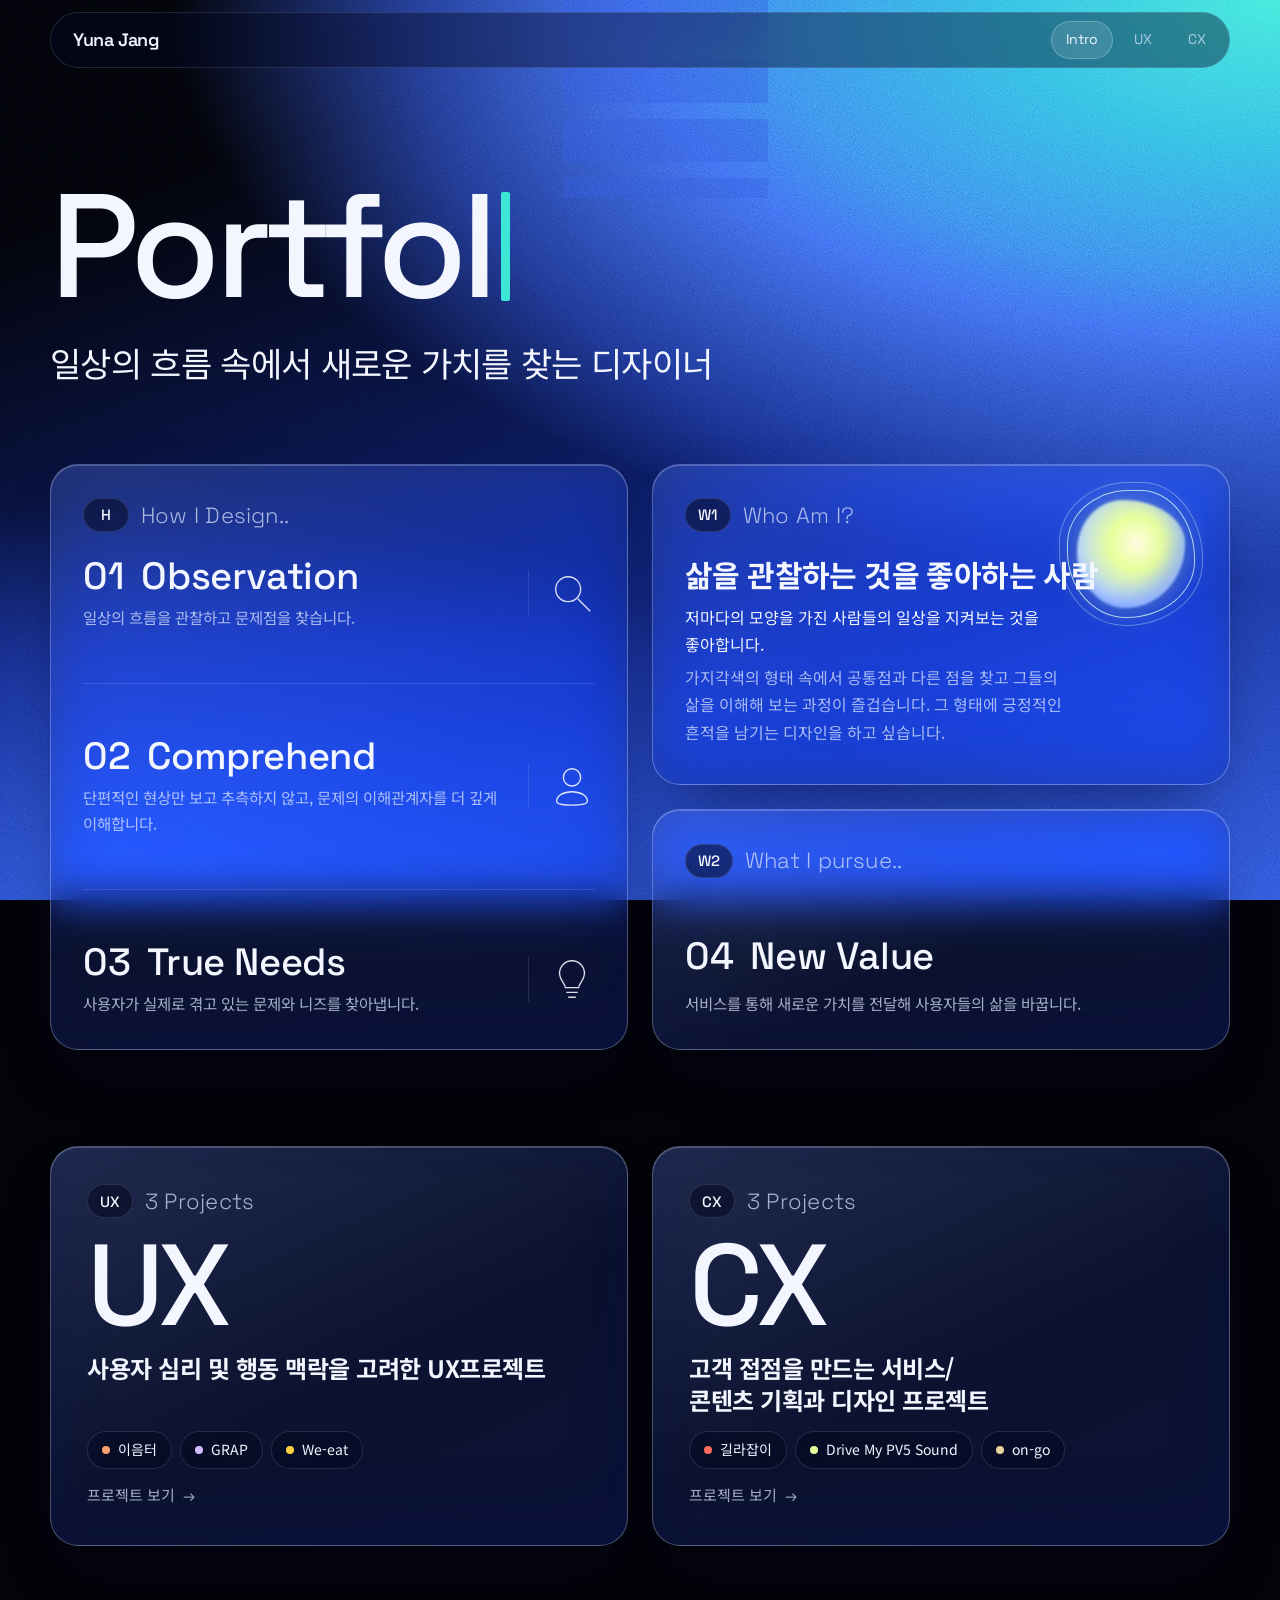
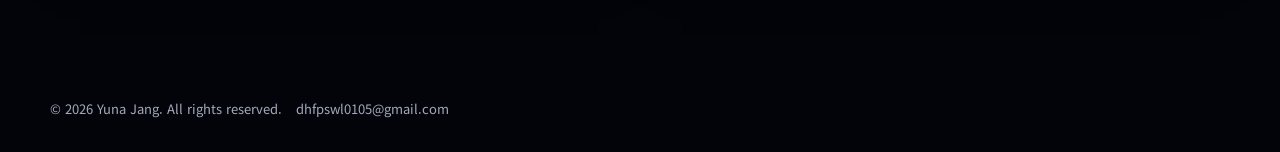
==== index.html @ 811deb6e "Portfolio site Co-Authored-By: Claude Opus 5.5 <noreply@anthropic.com>" ====
<!doctype html>
<html lang="ko">
<head>
<meta charset="utf-8">
<meta name="viewport" content="width=device-width,initial-scale=1,viewport-fit=cover">
<title>Yuna Jang Portfolio</title>
<meta name="description" content="장유나 포트폴리오 — UX 프로젝트와 CX 서비스·콘텐츠 기획">
<link rel="preconnect" href="https://fonts.googleapis.com">
<link rel="preconnect" href="https://fonts.gstatic.com" crossorigin>
<link rel="stylesheet" href="https://fonts.googleapis.com/css2?family=Space+Grotesk:wght@300;400;500;600&family=Noto+Sans+KR:wght@300;400;600;700&display=swap">
<link rel="stylesheet" href="assets/site.css">
</head>
<body>

<div class="bg" aria-hidden="true"></div>

<header class="bar">
  <div class="wrap">
    <a class="mark" href="#/">Yuna Jang</a>
    <nav aria-label="주요 메뉴"><a href="#/" data-route="home">Intro</a><a href="#ux" data-route="ux">UX</a><a href="#cx" data-route="cx">CX</a></nav>
  </div>
</header>

<main id="top">
  <!-- 1. 자기소개 -->
  <div id="view-home">
    <section class="hero wrap" aria-label="소개">
      <h1><span class="sr-only">Jang Yuna Portfolio</span><span id="typed" aria-hidden="true"></span><span class="caret" aria-hidden="true"></span></h1>
      <p class="tag">일상의 흐름 속에서 새로운 가치를 찾는 디자이너</p>

      <div class="panels">
        <div class="glass panel howpanel">
          <div class="tabrow"><span class="pill">H</span><span class="tablabel">How I Design..</span></div>
          <div class="steps" role="list">
            <div class="step" role="listitem"><div><h3><b>01</b>Observation</h3><p>일상의 흐름을 관찰하고 문제점을 찾습니다.</p></div>
              <svg viewBox="0 0 48 48" aria-hidden="true"><circle cx="20" cy="20" r="13"/><path d="M30 30l13 13"/></svg></div>
            <div class="sep" aria-hidden="true"></div>
            <div class="step" role="listitem"><div><h3><b>02</b>Comprehend</h3><p>단편적인 현상만 보고 추측하지 않고, 문제의 이해관계자를 더 깊게 이해합니다.</p></div>
              <svg viewBox="0 0 48 48" aria-hidden="true"><circle cx="24" cy="15" r="9"/><path d="M8 40c0-6 7-10 16-10s16 4 16 10c0 3-7 4-16 4S8 43 8 40z"/></svg></div>
            <div class="sep" aria-hidden="true"></div>
            <div class="step" role="listitem"><div><h3><b>03</b>True Needs</h3><p>사용자가 실제로 겪고 있는 문제와 니즈를 찾아냅니다.</p></div>
              <svg viewBox="0 0 48 48" aria-hidden="true"><path d="M17 33c0-4-6-8-6-15a13 13 0 0126 0c0 7-6 11-6 15z"/><path d="M18 38h12M20 43h8"/></svg></div>
          </div>
        </div>
        <div class="col">
          <div class="glass panel who">
            <div class="tabrow"><span class="pill">W1</span><span class="tablabel">Who Am I?</span></div>
            <span class="blob" aria-hidden="true"><i></i></span>
            <h2>삶을 관찰하는 것을 좋아하는 사람</h2>
            <p class="lead">저마다의 모양을 가진 사람들의 일상을 지켜보는 것을 좋아합니다.</p>
            <p>가지각색의 형태 속에서 공통점과 다른 점을 찾고 그들의 삶을 이해해 보는 과정이 즐겁습니다. 그 형태에 긍정적인 흔적을 남기는 디자인을 하고 싶습니다.</p>
          </div>
          <div class="glass panel value">
            <div class="tabrow"><span class="pill">W2</span><span class="tablabel">What I pursue..</span></div>
            <h3><b>04</b>New Value</h3>
            <p>서비스를 통해 새로운 가치를 전달해 사용자들의 삶을 바꿉니다.</p>
          </div>
        </div>
      </div>
    </section>

    <section class="choose wrap" aria-label="프로젝트 분류">
      <div class="tracks" id="tracks"></div>
    </section>
  </div>

  <!-- 2. UX / CX 탭 -->
  <div id="view-track" hidden>
    <section class="thead wrap">
      <h1 id="track-title"></h1>
      <p id="track-desc"></p>
      <nav class="index" id="track-index" aria-label="프로젝트 목록"></nav>
    </section>
    <div id="track-projects"></div>
  </div>
</main>

<footer>
  <div class="wrap">
    <p><span>© 2026 Yuna Jang. All rights reserved.</span><a href="mailto:dhfpswl0105@gmail.com">dhfpswl0105@gmail.com</a></p>
  </div>
</footer>

<div class="aitip" id="aitip" role="tooltip" hidden></div>

<div class="lb" id="lb" role="dialog" aria-modal="true" aria-label="슬라이드 크게 보기" hidden>
  <header><span class="lbcap" id="lbcap"></span><span id="lbcount" style="font-variant-numeric:tabular-nums"></span><button type="button" id="lbclose">닫기 ✕</button></header>
  <div class="stage" id="lbstage"><img id="lbimg" alt=""></div>
  <div class="foot"><span>이미지를 누르면 다음 장 · ← → 이동 · Esc 닫기</span><span class="nav"><button type="button" id="lbzoom">확대</button><button type="button" id="lbprev" aria-label="이전">←</button><button type="button" id="lbnext" aria-label="다음">→</button></span></div>
</div>

<script src="projects.js"></script>
<script>window.SITE = { mode: "tabs" };</script>
<script src="assets/inline-img.js"></script>
<script src="assets/site.js"></script>
</body>
</html>
---- assets/site.css ----
/* 공용 스타일 — index.html(전체 포트폴리오)과 apply.html(지원용)이 함께 사용합니다. */
/* Layout: the cover's world, extended. Black corner bleeding into grainy cobalt and cyan light; content sits on frosted glass panels with folder tabs. */
:root{
  --ink:#03040a;
  --cobalt:#2c4fd8;
  --royal:#3a63f0;
  --cyan:#3ee6d6;
  --fg:#f3f6ff;
  --muted:rgba(225,234,255,.72);
  --glass:rgba(84,120,255,.20);
  --glass-strong:rgba(70,104,240,.34);
  --edge:rgba(214,226,255,.30);
  --edge-soft:rgba(214,226,255,.14);
  --lime:#e8ff9c;
  --ai:#3ee6d6;
  --display:"Space Grotesk","Pretendard Variable",Pretendard,"Noto Sans KR",system-ui,sans-serif;
  --body:"Pretendard Variable",Pretendard,"Noto Sans KR","Apple SD Gothic Neo","Malgun Gothic",system-ui,sans-serif;
  --wrap:1180px;
  --r:28px;
  color-scheme:dark;
}
*,*::before,*::after{box-sizing:border-box}
html{scroll-behavior:smooth;background:var(--ink);scroll-padding-top:84px}
@media (prefers-reduced-motion:reduce){html{scroll-behavior:auto}*{animation:none!important;transition:none!important}}
body{margin:0;position:relative;min-height:100vh;background:var(--ink);color:var(--fg);font-family:var(--body);font-size:16px;line-height:1.7;-webkit-font-smoothing:antialiased;word-break:keep-all;padding-inline:clamp(16px,4vw,40px);overflow-x:hidden}
img{max-width:100%}
[hidden]{display:none!important}
a{color:inherit}
:focus-visible{outline:2px solid var(--cyan);outline-offset:3px}
.sr-only{position:absolute;width:1px;height:1px;padding:0;margin:-1px;overflow:hidden;clip:rect(0,0,0,0);white-space:nowrap;border:0}

/* fixed backdrop: gradient light + stripes + grain */
.bar,main,footer{position:relative;z-index:1}
.bg{position:fixed;inset:0;z-index:0;pointer-events:none;
  background:
    radial-gradient(120% 90% at 100% 0%, var(--cyan) 0%, #2fb5e0 18%, var(--royal) 42%, transparent 72%),
    radial-gradient(90% 70% at 10% 105%, var(--cobalt) 0%, transparent 70%),
    linear-gradient(160deg, var(--ink) 18%, #0b1a5c 55%, var(--cobalt) 100%);
}
.bg::before{content:"";position:absolute;left:44%;top:0;width:16%;height:22%;
  background:repeating-linear-gradient(180deg, rgba(44,79,216,.55) 0 22%, transparent 22% 30%);opacity:.7}
.bg::after{content:"";position:absolute;inset:0;opacity:.42;mix-blend-mode:overlay;
  background-image:url("data:image/svg+xml,%3Csvg xmlns='http://www.w3.org/2000/svg' width='220' height='220'%3E%3Cfilter id='n'%3E%3CfeTurbulence type='fractalNoise' baseFrequency='.95' numOctaves='2' stitchTiles='stitch'/%3E%3CfeColorMatrix values='0 0 0 0 1  0 0 0 0 1  0 0 0 0 1  0 0 0 1.4 -0.2'/%3E%3C/filter%3E%3Crect width='100%25' height='100%25' filter='url(%23n)'/%3E%3C/svg%3E")}
.wrap{max-width:var(--wrap);margin-inline:auto}

/* glass */
.glass{position:relative;background:linear-gradient(155deg, rgba(110,145,255,.28), rgba(60,95,235,.16) 55%, rgba(40,70,210,.22));
  backdrop-filter:blur(22px) saturate(140%);-webkit-backdrop-filter:blur(22px) saturate(140%);
  border:1px solid var(--edge);border-radius:var(--r);
  box-shadow:inset 0 1px 0 rgba(255,255,255,.22), inset 0 -30px 60px rgba(10,20,90,.18), 0 30px 60px -30px rgba(0,0,30,.6)}
.tabrow{display:flex;align-items:center;flex-wrap:wrap;gap:12px;margin-bottom:22px}
.pill{display:inline-grid;place-items:center;min-width:46px;height:34px;padding-inline:12px;border-radius:999px;background:rgba(4,8,30,.55);border:1px solid var(--edge-soft);font-family:var(--display);font-size:15px;font-weight:500}
.tablabel{font-family:var(--display);font-weight:300;font-size:clamp(17px,1.8vw,22px);color:var(--muted);letter-spacing:.01em}

/* top bar */
.bar{position:sticky;top:env(safe-area-inset-top,0px);z-index:10;margin-inline:calc(-1 * clamp(16px,4vw,40px));padding:12px clamp(16px,4vw,40px)}
.bar .wrap{display:flex;align-items:center;justify-content:space-between;gap:16px;padding:8px 8px 8px 22px;border-radius:999px;background:rgba(6,10,36,.42);backdrop-filter:blur(18px);-webkit-backdrop-filter:blur(18px);border:1px solid var(--edge-soft)}
.mark{font-family:var(--display);font-weight:600;font-size:18px;text-decoration:none;letter-spacing:-.02em;white-space:nowrap}
.bar nav{display:flex;gap:6px;min-width:0;overflow-x:auto;scrollbar-width:none}
.bar nav::-webkit-scrollbar{display:none}
.bar nav a{text-decoration:none;font-size:14px;padding:6px 14px;border-radius:999px;color:var(--muted);border:1px solid transparent;font-family:var(--display);white-space:nowrap}
.bar nav a:hover{color:var(--fg);border-color:var(--edge-soft);background:rgba(255,255,255,.06)}
.bar nav a[aria-current="page"]{color:var(--fg);background:rgba(255,255,255,.12);border-color:var(--edge)}

/* hero */
.hero{padding-block:clamp(48px,8vw,104px) clamp(56px,8vw,96px)}
.hero h1{font-family:var(--display);font-weight:500;font-size:clamp(60px,11.5vw,156px);line-height:.88;letter-spacing:-.045em;margin:0;min-height:.88em;display:flex;align-items:baseline;white-space:nowrap}
/* 타이핑 모션 커서 */
.hero .caret{display:inline-block;width:.06em;height:.74em;margin-left:.06em;background:var(--cyan);border-radius:2px;align-self:center;animation:blink 1s steps(1) infinite}
.hero .typing .caret{animation:none}
@keyframes blink{50%{opacity:0}}
.hero .tag{font-size:clamp(20px,2.8vw,34px);font-weight:400;letter-spacing:-.02em;margin:clamp(14px,2vw,22px) 0 clamp(40px,6vw,72px);text-wrap:balance}
.panels{display:grid;grid-template-columns:minmax(0,1fr) minmax(0,1fr);gap:clamp(14px,2vw,24px);align-items:stretch}
.panels .col{display:grid;gap:clamp(14px,2vw,24px);min-width:0}
.panel{padding:clamp(20px,3vw,32px);min-width:0}
.howpanel{display:flex;flex-direction:column}
.steps{flex:1;display:grid;grid-template-rows:auto minmax(28px,1fr) auto minmax(28px,1fr) auto}
.steps .step{display:grid;grid-template-columns:minmax(0,1fr) auto;gap:20px;align-items:center}
.steps .sep{align-self:center;height:1px;background:var(--edge-soft)}
.steps h3,.value h3{font-family:var(--display);font-weight:500;font-size:clamp(24px,3vw,38px);letter-spacing:-.01em;margin:0 0 6px;line-height:1.1}
.steps h3 b,.value h3 b{font-weight:500;margin-right:.45em}
.steps p,.value p{margin:0;color:var(--muted);font-size:15.5px}
.steps svg{width:46px;height:46px;stroke:var(--fg);fill:none;stroke-width:1.4;opacity:.9;padding-left:20px;border-left:1px solid var(--edge-soft);box-sizing:content-box}
.who h2{font-size:clamp(22px,2.4vw,30px);font-weight:700;letter-spacing:-.02em;margin:0 0 12px;line-height:1.2;position:relative;z-index:1;max-width:14em}
.who p{margin:0 0 6px;color:var(--muted);max-width:44ch;position:relative;z-index:1}
.who p.lead{color:var(--fg)}
.blob{position:absolute;right:clamp(14px,3vw,34px);top:clamp(14px,2vw,26px);width:clamp(84px,10vw,128px);aspect-ratio:1;max-width:100%;pointer-events:none}
.blob i{position:absolute;inset:8%;border-radius:42% 58% 55% 45% / 48% 40% 60% 52%;background:radial-gradient(circle at 55% 40%, #fffbe0 0%, var(--lime) 30%, #b9d7ff 70%, rgba(170,200,255,.4) 100%);filter:blur(1px);box-shadow:inset -8px -10px 20px rgba(90,130,255,.5), 0 0 30px rgba(232,255,156,.35);animation:morph 9s ease-in-out infinite alternate}
.blob::before,.blob::after{content:"";position:absolute;inset:0;border:1.5px solid rgba(220,255,250,.75);border-radius:50% 44% 56% 48% / 44% 56% 46% 54%;animation:morph 11s ease-in-out infinite alternate-reverse}
.blob::after{inset:-6%;border-color:rgba(220,255,250,.35);animation-duration:14s}
@keyframes morph{to{border-radius:58% 42% 45% 55% / 40% 58% 42% 60%;transform:rotate(14deg)}}
.value{display:grid;align-content:end;gap:6px}
.value .tabrow{margin-bottom:auto}
.value h3{margin-top:clamp(24px,4vw,56px)}

/* track chooser */
.choose{padding-bottom:clamp(24px,4vw,40px)}
.tracks{display:grid;grid-template-columns:repeat(2,minmax(0,1fr));gap:clamp(14px,2vw,24px)}
.track{display:flex;flex-direction:column;gap:14px;padding:clamp(22px,3.2vw,36px);text-decoration:none;min-height:clamp(300px,34vw,400px);transition:transform .3s ease, background .3s ease}
.track:hover{transform:translateY(-4px);background:var(--glass-strong)}
.track .tabrow{margin:0}
.track .big{font-family:var(--display);font-weight:500;font-size:clamp(64px,9vw,120px);line-height:.9;letter-spacing:-.05em}
.track h3{margin:0;font-size:clamp(19px,2vw,24px);font-weight:700;letter-spacing:-.02em;line-height:1.35;text-wrap:balance}
.track ul{list-style:none;margin:auto 0 0;padding:0;display:flex;flex-wrap:wrap;gap:8px}
.track li{display:inline-flex;align-items:center;gap:8px;font-size:14px;padding:6px 14px;border-radius:999px;background:rgba(4,8,30,.45);border:1px solid var(--edge-soft)}
.track li i{width:8px;height:8px;border-radius:50%;background:var(--c)}
.track .go{font-family:var(--display);font-size:15px;color:var(--muted);display:flex;align-items:center;gap:8px}
.track:hover .go{color:var(--fg)}

/* track view head — 박스 없이 텍스트만 */
.thead{padding-top:clamp(40px,6vw,80px)}
.thead h1{margin:0 0 12px;font-size:clamp(26px,3.6vw,44px);line-height:1.2;letter-spacing:-.03em;font-weight:700;text-wrap:balance}
.thead p{margin:0;color:var(--muted);max-width:68ch}

/* project index (상단 목차) */
.index{display:grid;grid-template-columns:repeat(3,minmax(0,1fr));gap:clamp(14px,2vw,24px);margin-top:clamp(24px,3vw,40px)}
.index.two{grid-template-columns:repeat(2,minmax(0,1fr))}
.index a{display:grid;align-content:start;gap:10px;padding:clamp(20px,3vw,30px);text-decoration:none;transition:transform .3s ease, background .3s ease}
.index a:hover{transform:translateY(-3px);background:var(--glass-strong)}
.index .t{font-size:clamp(26px,3vw,38px);font-weight:700;letter-spacing:-.03em;line-height:1.1}
.index .t i{display:inline-block;width:.32em;height:.32em;border-radius:50%;background:var(--c);margin-left:.3em;vertical-align:.25em}
.index small{color:var(--muted);font-size:15px}
.index .tabrow{margin:0}
.index .tablabel{font-size:15.5px;font-weight:300;letter-spacing:.02em}

/* project */
.project{padding-top:clamp(72px,10vw,120px);scroll-margin-top:84px;display:grid;grid-template-columns:minmax(0,1fr);gap:clamp(14px,2vw,24px)}
.project>*,.phead>*{min-width:0}
.phead{display:grid;grid-template-columns:minmax(0,1.35fr) minmax(0,1fr);gap:clamp(14px,2vw,24px)}
.phead h2{font-size:clamp(40px,6vw,76px);line-height:1;letter-spacing:-.04em;margin:0 0 14px;font-weight:700}
.phead .sub{font-size:clamp(17px,1.9vw,21px);margin:0 0 16px;text-wrap:balance}
.phead .sub.fit{white-space:nowrap}
.phead .sub.fit.wrapok{white-space:normal}
.phead .sum{color:var(--muted);margin:0;max-width:60ch;font-size:15.5px}
.meta{margin:0;display:grid;align-content:start}
.meta>div{display:grid;grid-template-columns:84px minmax(0,1fr);gap:14px;padding-block:11px}
.meta>div+div{border-top:1px solid var(--edge-soft)}
.meta dt{font-family:var(--display);font-size:13px;color:var(--muted);letter-spacing:.06em;padding-top:2px}
.meta dd{margin:0;font-size:15px}
.meta dd ul{list-style:none;margin:0;padding:0}
.award{color:var(--c)}
.bars{display:grid;gap:8px}
.bars span{display:grid;grid-template-columns:104px minmax(0,1fr) 38px;gap:10px;align-items:center;font-size:14px}
.bars i{display:block;height:8px;border-radius:999px;background:rgba(4,8,30,.5);overflow:hidden;border:1px solid var(--edge-soft)}
.bars i::after{content:"";display:block;height:100%;width:var(--v);background:linear-gradient(90deg,var(--c),#fff);border-radius:999px}
.bars em{font-style:normal;font-family:var(--display);font-size:13px;color:var(--muted);text-align:right;font-variant-numeric:tabular-nums}

/* AI 활용 과정 보기 — Slides 박스 하단, '크게 보기' 옆 */
.ctrl .aibtn{position:relative;display:inline-flex;align-items:center;gap:8px;padding-inline:14px 16px;border:0;font-weight:600;color:var(--ink);background:linear-gradient(120deg,var(--ai),#b6fff6);box-shadow:0 0 0 1px rgba(255,255,255,.35) inset,0 8px 24px -8px rgba(62,230,214,.7);white-space:nowrap;transition:transform .2s ease, box-shadow .2s ease}
.ctrl .aibtn:hover{background:linear-gradient(120deg,var(--ai),#b6fff6);transform:translateY(-1px);box-shadow:0 0 0 1px rgba(255,255,255,.5) inset,0 10px 30px -8px rgba(62,230,214,.9)}
.ctrl .aibtn:focus-visible{outline:2px solid #fff;outline-offset:3px}
.aibtn svg{width:16px;height:16px;flex:none}
.ctrl .aibtn[aria-pressed="true"]{background:rgba(4,8,30,.7);color:var(--ai);box-shadow:0 0 0 1.5px var(--ai) inset}
.ctrl .aibtn.soon{background:rgba(4,8,30,.5);color:var(--muted);box-shadow:0 0 0 1px var(--edge-soft) inset}
.ctrl .aibtn.soon:hover{color:var(--fg);background:rgba(255,255,255,.12)}
.toast{position:absolute;right:0;bottom:calc(100% + 8px);z-index:5;white-space:nowrap;font-size:13px;font-weight:400;color:var(--fg);padding:8px 12px;border-radius:12px;background:rgba(4,8,30,.92);border:1px solid var(--edge-soft)}

/* AI 모드: 활용되지 않은 부분은 black 70%, 활용된 부분은 하이라이트 */
.ai-on .phead .panel::after{content:"";position:absolute;inset:-1px;border-radius:inherit;background:rgba(0,0,0,.7);z-index:1;pointer-events:none}
.ai-on [data-ai]{position:relative;z-index:2;cursor:help;border-radius:10px;outline:2px solid var(--ai);outline-offset:4px;box-shadow:0 0 0 8px rgba(62,230,214,.12),0 0 28px rgba(62,230,214,.45);background:rgba(4,8,30,.55);animation:glow 2.4s ease-in-out infinite}
@keyframes glow{50%{box-shadow:0 0 0 8px rgba(62,230,214,.05),0 0 14px rgba(62,230,214,.25)}}
.aibar{display:flex;align-items:center;flex-wrap:wrap;gap:8px 14px;margin:0 0 14px;padding:10px 14px;border-radius:14px;background:rgba(4,8,30,.6);border:1px solid rgba(62,230,214,.45);font-size:14px;color:var(--fg)}
.aibar b{color:var(--ai);font-weight:600}
.aibar span{color:var(--muted)}

/* viewer */
.viewer{padding:clamp(14px,2.4vw,26px);scroll-margin-top:84px}
.viewer .tabrow{margin-bottom:16px}
.count{margin-left:auto;font-family:var(--display);font-size:15px;color:var(--muted);font-variant-numeric:tabular-nums}
.count b{color:var(--fg);font-weight:500}
.stage{position:relative}
.frame{all:unset;display:block;position:relative;width:100%;aspect-ratio:16/9;max-width:100%;border-radius:16px;overflow:hidden;cursor:e-resize;background:rgba(4,8,30,.5);box-shadow:0 0 0 1px var(--edge-soft);-webkit-tap-highlight-color:transparent}
.frame:focus-visible{outline:2px solid var(--cyan);outline-offset:3px}
.frame img{display:block;width:100%;height:100%;object-fit:cover;transition:opacity .22s ease}
.frame.fade img{opacity:.25}
.frame::after{content:"클릭해서 다음 장";position:absolute;right:14px;bottom:14px;font-size:12.5px;padding:6px 12px;border-radius:999px;background:rgba(4,8,30,.62);backdrop-filter:blur(8px);-webkit-backdrop-filter:blur(8px);border:1px solid var(--edge-soft);opacity:0;transition:opacity .2s ease}
.frame:hover::after{opacity:1}
.ai-on .frame::after{display:none}
.ailayer{position:absolute;inset:0;border-radius:16px;overflow:hidden;pointer-events:none}
.ailayer svg{position:absolute;inset:0;width:100%;height:100%}
.ailayer .dim{transition:opacity .25s ease}
.spot{all:unset;box-sizing:border-box;position:absolute;pointer-events:auto;cursor:help;border-radius:10px;border:2px solid var(--ai);box-shadow:0 0 0 4px rgba(62,230,214,.18),0 0 26px rgba(62,230,214,.55);animation:glow 2.4s ease-in-out infinite}
.spot::before{content:attr(data-n);position:absolute;left:-2px;top:-2px;transform:translateY(-100%);font:600 11px/1 var(--display);letter-spacing:.04em;color:var(--ink);background:var(--ai);padding:4px 7px;border-radius:6px 6px 6px 0;white-space:nowrap}
.spot.in::before{transform:none;border-radius:6px 0 6px 0;left:0;top:0}
.spot:hover,.spot:focus-visible,.spot.on{background:rgba(62,230,214,.10);outline:none;box-shadow:0 0 0 4px rgba(62,230,214,.4),0 0 40px rgba(62,230,214,.8)}
.nospot{position:absolute;left:50%;top:50%;transform:translate(-50%,-50%);pointer-events:auto;display:grid;justify-items:center;gap:10px;text-align:center;font-size:14.5px;color:var(--fg);padding:16px 20px;border-radius:16px;background:rgba(4,8,30,.7);border:1px solid var(--edge-soft);max-width:calc(100% - 32px)}
.nospot button{all:unset;cursor:pointer;font-size:13.5px;font-weight:600;color:var(--ink);background:var(--ai);padding:7px 14px;border-radius:999px}
.nospot button:focus-visible{outline:2px solid #fff;outline-offset:2px}

/* hover 팝업 */
.aitip{position:fixed;z-index:60;width:min(400px,calc(100vw - 24px));padding:16px 18px 18px;border-radius:18px;background:rgba(5,10,32,.94);backdrop-filter:blur(16px);-webkit-backdrop-filter:blur(16px);border:1px solid rgba(62,230,214,.55);box-shadow:0 24px 60px -16px rgba(0,0,0,.8),0 0 0 4px rgba(62,230,214,.08);pointer-events:none;font-size:14px;line-height:1.6;color:var(--fg)}
.aitip .k{display:inline-block;font:600 11.5px/1 var(--display);letter-spacing:.05em;color:var(--ink);background:var(--ai);padding:5px 8px;border-radius:6px;margin-bottom:10px}
.aitip h4{margin:0 0 8px;font-size:16.5px;line-height:1.35;letter-spacing:-.01em}
.aitip p{margin:0 0 8px;color:rgba(235,242,255,.86)}
.aitip ul{margin:0 0 8px;padding-left:1.1em;color:rgba(235,242,255,.86)}
.aitip li+li{margin-top:4px}
.aitip .note{font-size:12.5px;color:var(--muted);border-left:2px solid rgba(62,230,214,.5);padding-left:10px}
.aitip img{display:block;width:100%;border-radius:10px;margin:4px 0 10px;background:#fff}
.aitip .tools{display:flex;flex-wrap:wrap;gap:6px;margin-top:10px}
.aitip .tools span{font-size:12px;padding:3px 9px;border-radius:999px;border:1px solid rgba(62,230,214,.5);color:var(--ai)}
.aitip .x{display:none}

.ctrl{display:flex;align-items:center;gap:10px;margin-top:14px}
.ctrl button,.lb button{all:unset;cursor:pointer;display:inline-grid;place-items:center;min-width:42px;height:42px;padding-inline:14px;border-radius:999px;background:rgba(4,8,30,.5);border:1px solid var(--edge-soft);font-size:14px;font-family:var(--body);color:var(--fg);transition:background .2s ease,border-color .2s ease;box-sizing:border-box}
.ctrl button:hover,.lb button:hover{background:rgba(255,255,255,.12);border-color:var(--edge)}
.ctrl button:focus-visible,.lb button:focus-visible{outline:2px solid var(--cyan)}
.ctrl .prev,.ctrl .next{font-family:var(--display);font-size:18px;padding-inline:0}
.cap{flex:1;min-width:0;margin:0;font-size:14px;color:var(--muted);overflow:hidden;text-overflow:ellipsis;white-space:nowrap}
.thumbs{display:flex;gap:8px;overflow-x:auto;margin-top:14px;padding:6px 2px 8px;scrollbar-width:thin;scrollbar-color:var(--edge) transparent}
.th{all:unset;position:relative;flex:0 0 auto;width:112px;aspect-ratio:16/9;border-radius:8px;overflow:hidden;cursor:pointer;opacity:.5;box-shadow:0 0 0 1px var(--edge-soft);transition:opacity .2s ease,box-shadow .2s ease}
.th img{display:block;width:100%;height:100%;object-fit:cover}
.th:hover{opacity:.85}
.th[aria-current="true"]{opacity:1;box-shadow:0 0 0 2px var(--c)}
.th:focus-visible{outline:2px solid var(--cyan);outline-offset:2px}
.ai-on .th.has-ai::after{content:"AI";position:absolute;right:4px;top:4px;font:700 10px/1 var(--display);color:var(--ink);background:var(--ai);padding:3px 5px;border-radius:4px}
.ai-on .th:not(.has-ai) img{filter:brightness(.3)}

/* footer — 저작권 + 메일만 작게 */
footer{padding-block:clamp(72px,9vw,112px) 32px}
footer p{margin:0;color:var(--muted);font-size:13px;display:flex;flex-wrap:wrap;gap:4px 14px}
footer a{text-decoration:none}
footer a:hover{color:var(--fg);text-decoration:underline}

/* fullscreen */
.lb{position:fixed;inset:0;z-index:50;background:rgba(3,4,10,.9);backdrop-filter:blur(16px);-webkit-backdrop-filter:blur(16px);display:grid;grid-template-rows:auto minmax(0,1fr) auto;padding-top:env(safe-area-inset-top,0px);padding-bottom:env(safe-area-inset-bottom,0px)}
.lb header,.lb .foot{display:flex;align-items:center;justify-content:space-between;gap:12px;padding:12px clamp(16px,3vw,28px);color:var(--muted);font-size:13.5px}
.lb .stage{overflow:auto;display:grid;place-items:center;padding-inline:clamp(8px,3vw,28px);overscroll-behavior:contain}
.lb .stage img{max-width:100%;max-height:100%;width:auto;height:auto;border-radius:8px;cursor:e-resize}
.lb.big .stage{place-items:start}
.lb.big .stage img{max-width:none;max-height:none;width:min(2400px,240vw);cursor:e-resize}
.lb .lbcap{flex:1;min-width:0;overflow:hidden;text-overflow:ellipsis;white-space:nowrap}
.lb .nav{display:flex;gap:8px}

@media (max-width:960px){.index{grid-template-columns:minmax(0,1fr)}}
@media (max-width:860px){
  .panels,.phead,.tracks,.index.two{grid-template-columns:minmax(0,1fr)}
  .steps{grid-template-rows:auto 33px auto 33px auto}
}
@media (max-width:640px){
  .aitip{left:12px!important;right:12px;top:auto!important;bottom:calc(12px + env(safe-area-inset-bottom,0px));width:auto;max-height:62vh;overflow:auto;pointer-events:auto}
  .aitip .x{all:unset;display:grid;place-items:center;position:absolute;right:10px;top:10px;width:30px;height:30px;border-radius:50%;background:rgba(255,255,255,.1);cursor:pointer}
  .spot::before{font-size:9px;padding:3px 5px}
}
@media (max-width:520px){
  .steps svg{width:34px;height:34px;padding-left:14px}
  .bar .wrap{padding-left:16px}
  .bar nav a{padding:6px 10px}
  .ctrl .full{display:none}
  .ctrl .aibtn{padding-inline:12px}
  .th{width:84px}
  .frame,.ailayer{border-radius:10px}
  .frame::after{content:"탭해서 다음 장";opacity:1;font-size:11.5px;right:8px;bottom:8px;padding:4px 9px}
  .lb .lbcap{display:none}
}
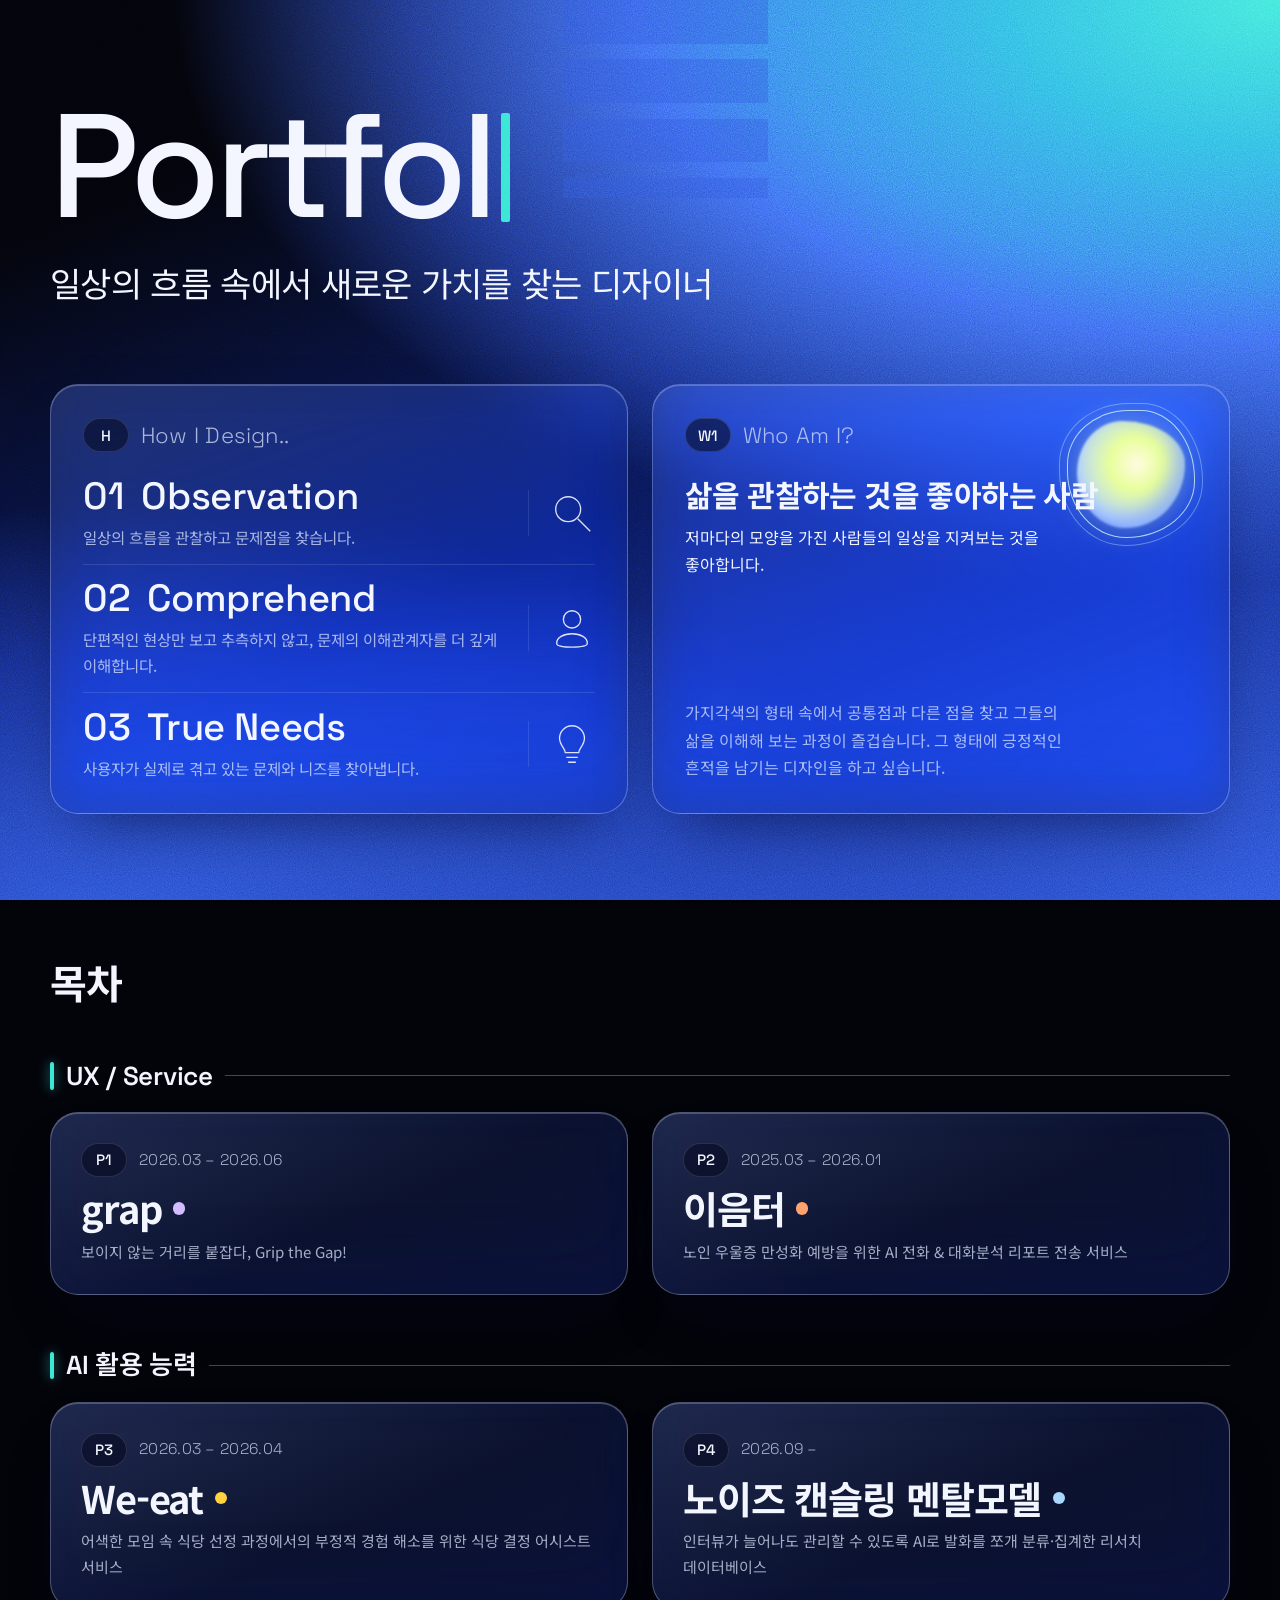
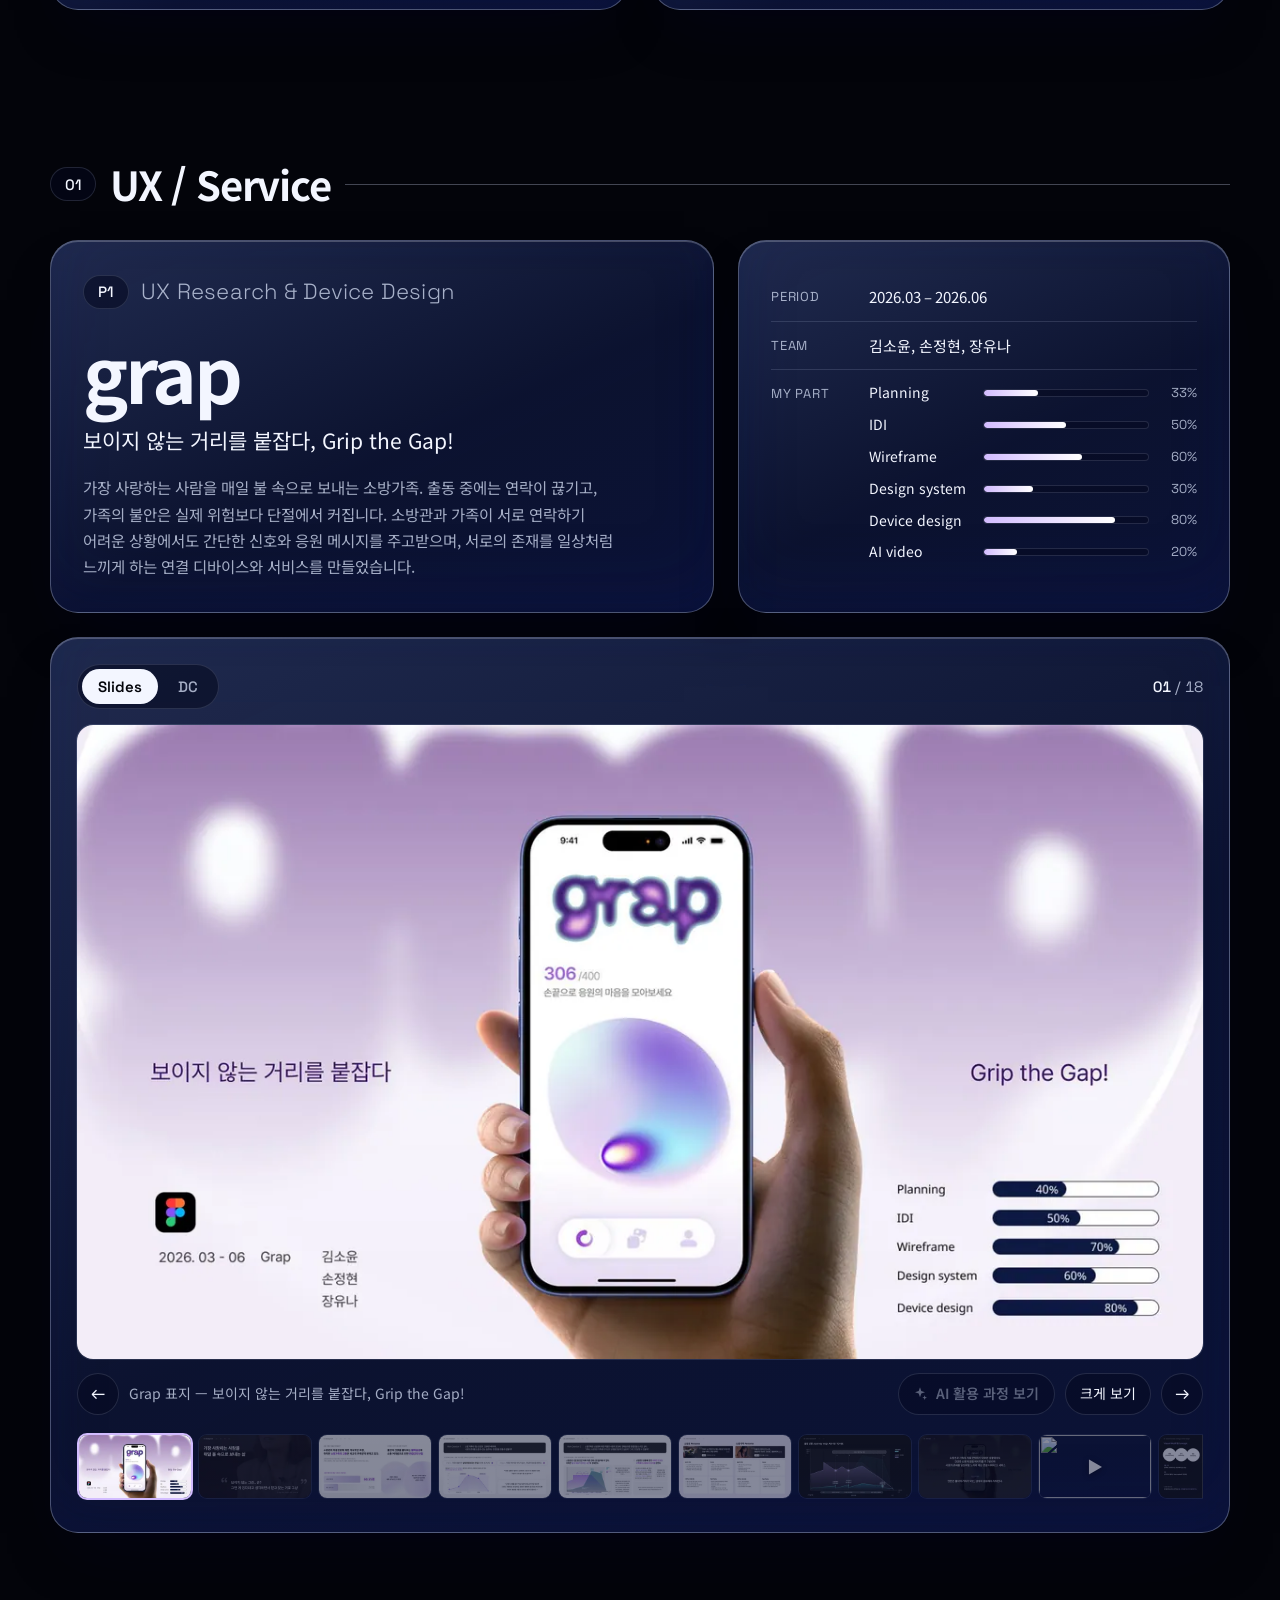
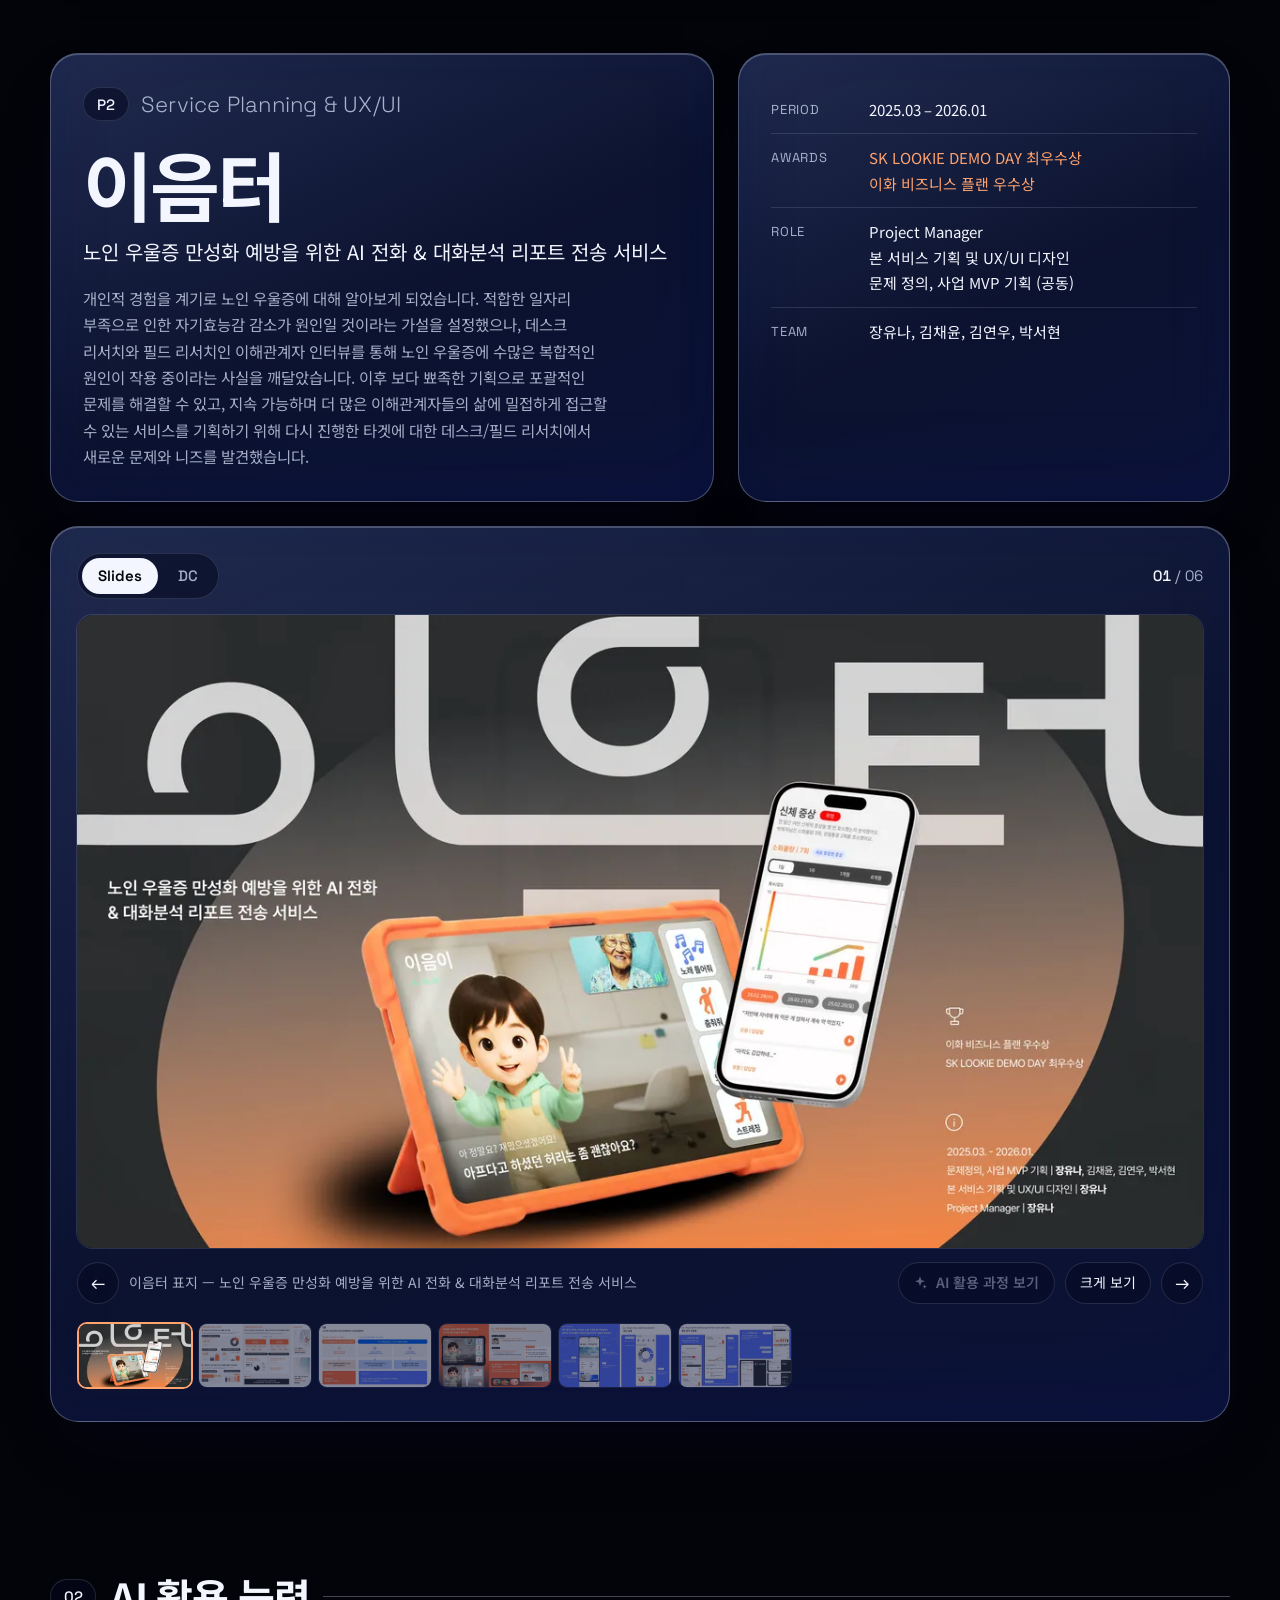
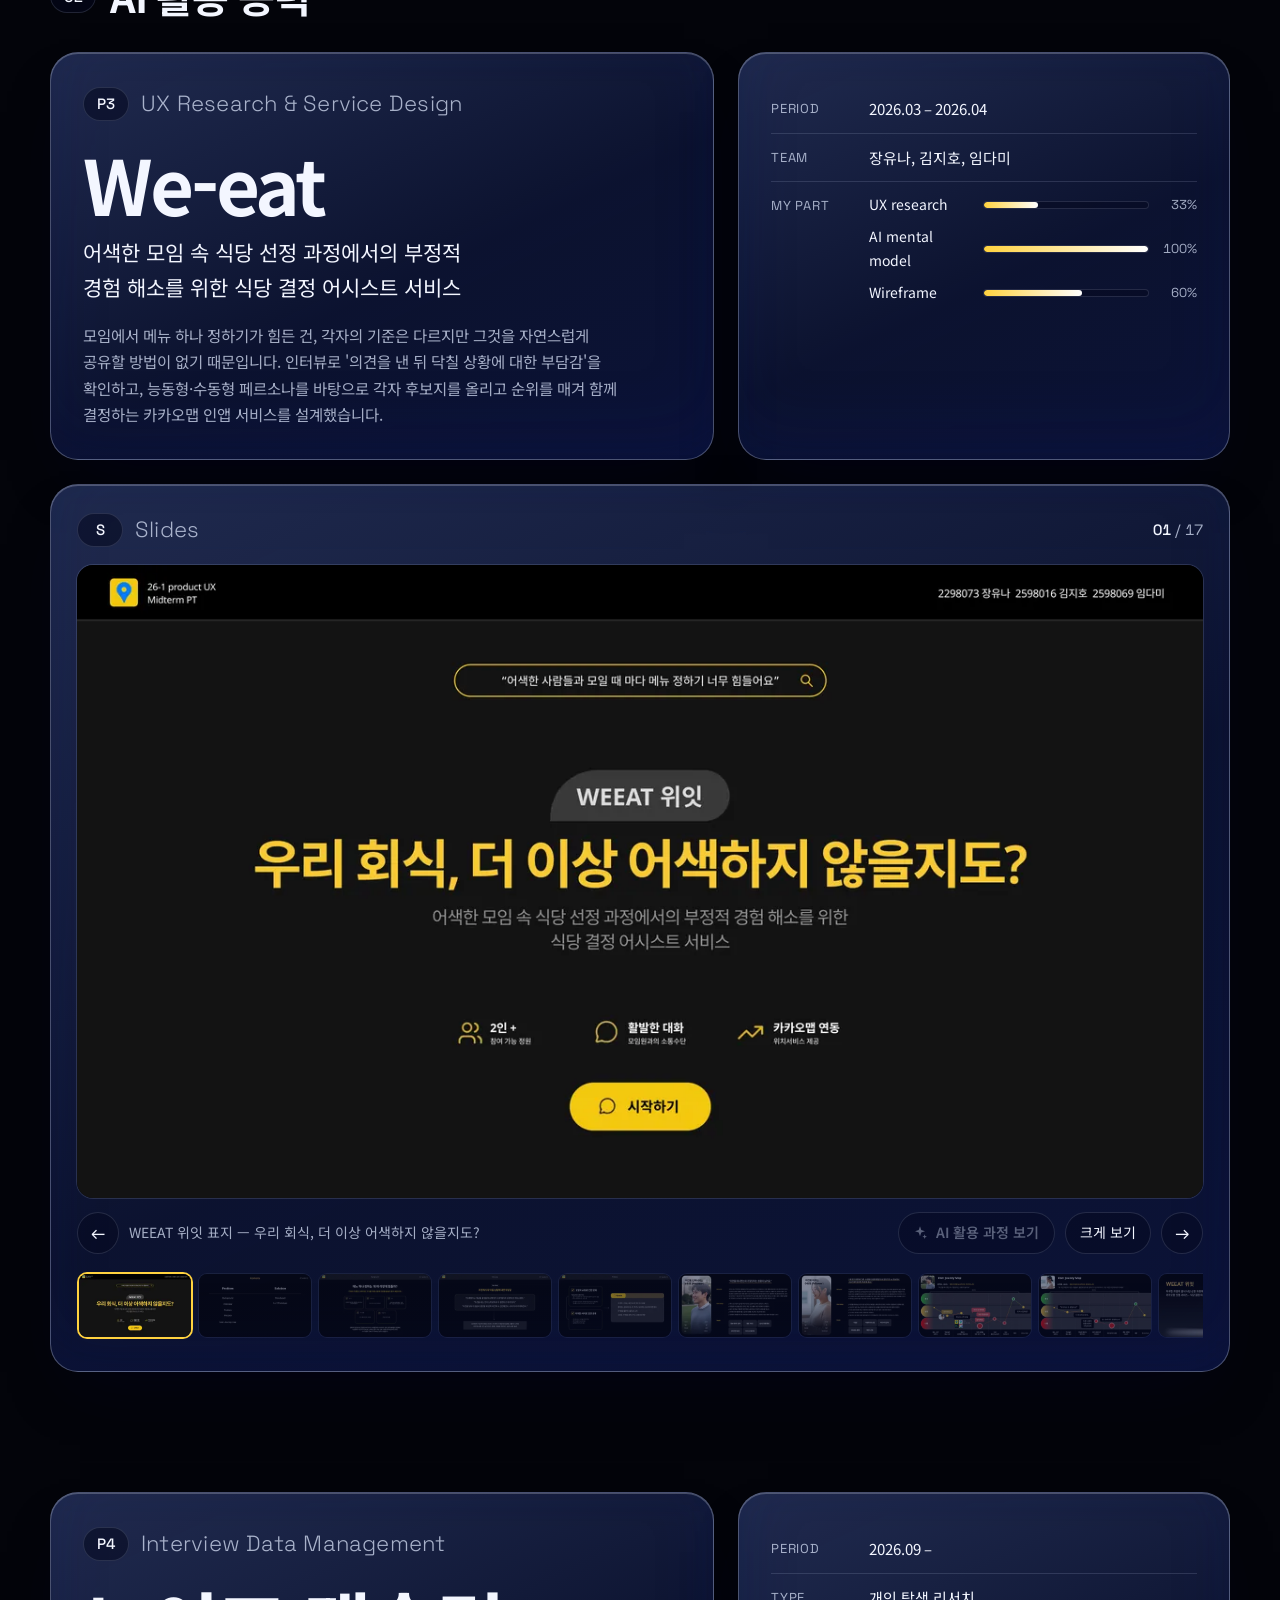
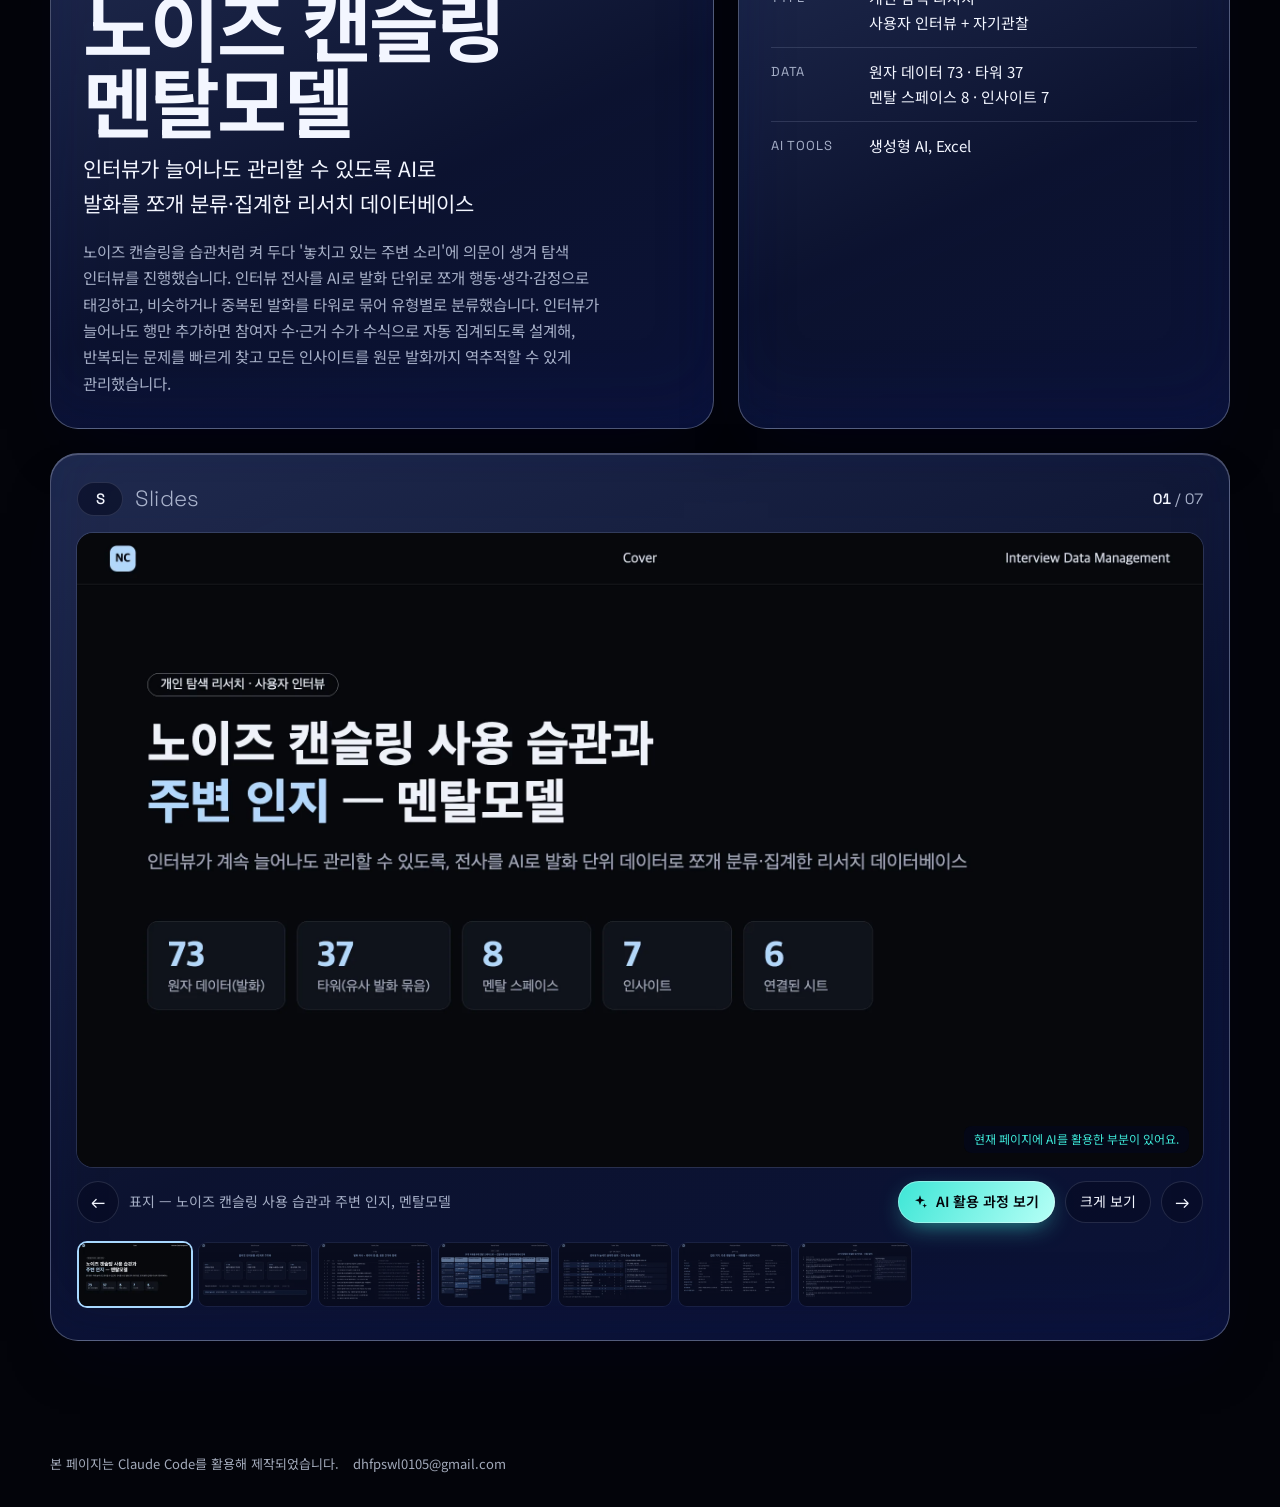
==== commit 55f2ac95: "Show final application version at site root Co-Authored-By: Claude Opus 5.5 <noreply@anthropic.com>" ====
--- a/index.html
+++ b/index.html
@@ -4,80 +4,131 @@
 <meta charset="utf-8">
 <meta name="viewport" content="width=device-width,initial-scale=1,viewport-fit=cover">
 <title>Yuna Jang Portfolio</title>
-<meta name="description" content="장유나 포트폴리오 — UX 프로젝트와 CX 서비스·콘텐츠 기획">
+<meta name="description" content="장유나 포트폴리오 — GRAP, 이음터, We-eat, 노이즈 캔슬링 멘탈모델">
 <link rel="preconnect" href="https://fonts.googleapis.com">
 <link rel="preconnect" href="https://fonts.gstatic.com" crossorigin>
 <link rel="stylesheet" href="https://fonts.googleapis.com/css2?family=Space+Grotesk:wght@300;400;500;600&family=Noto+Sans+KR:wght@300;400;600;700&display=swap">
 <link rel="stylesheet" href="assets/site.css">
+<style>
+/* 지원용 전용 */
+/* 상단바: 스크롤했을 때만 표시 */
+.bar{position:fixed;left:0;right:0;top:0;margin:0;transform:translateY(-110%);opacity:0;pointer-events:none;transition:transform .35s ease, opacity .35s ease}
+.bar.show{transform:none;opacity:1;pointer-events:auto}
+/* 자기소개 아래로 갈수록 검게 — 가장자리는 블러로 풀어 푸른빛이 비치도록 */
+.shade{position:fixed;inset:2.5vmin;z-index:0;pointer-events:none;background:var(--ink);border-radius:6vmin;filter:blur(5vmin);opacity:0;will-change:opacity}
+/* Who Am I? 본문을 하단으로 — 옆 박스 마지막 줄과 하단 라인 맞춤 */
+.who{display:flex;flex-direction:column}
+.who p:last-of-type{margin-top:auto;margin-bottom:0}
+/* 목차 · 분류 섹션명 */
+.toc{padding-top:clamp(24px,4vw,48px)}
+.sec{margin:0;font-size:clamp(28px,3.4vw,40px);font-weight:700;letter-spacing:-.03em;line-height:1.2}
+.grp{display:flex;align-items:center;gap:12px;margin:clamp(32px,4vw,48px) 0 0;font-family:var(--display);font-size:clamp(20px,2.2vw,26px);font-weight:600;color:var(--fg);letter-spacing:-.01em}
+.grp::before{content:"";width:4px;height:1.05em;border-radius:2px;background:var(--cyan);box-shadow:0 0 12px rgba(62,230,214,.6)}
+.grp::after{content:"";flex:1;height:1px;background:var(--edge)}
+.toc .index{margin-top:14px}
+.sechead{display:flex;align-items:center;gap:14px;padding-top:clamp(96px,12vw,150px);scroll-margin-top:84px}
+.sechead h2{margin:0;font-size:clamp(28px,3.4vw,40px);font-weight:700;letter-spacing:-.03em;line-height:1.2}
+.sechead::after{content:"";flex:1;height:1px;background:var(--edge)}
+.group>.project:first-of-type{padding-top:clamp(20px,3vw,32px)}
+/* '클릭해서 다음 장' 표시 제거 → AI 활용 페이지에서만 작은 안내 문구 */
+.frame::after{display:none!important}
+.aihint{position:absolute;right:14px;bottom:14px;pointer-events:none;font-size:12px;line-height:1.4;color:var(--ai);padding:5px 10px;border-radius:8px;background:rgba(4,8,30,.66);backdrop-filter:blur(8px);-webkit-backdrop-filter:blur(8px)}
+.ai-on .aihint{display:none}
+/* AI 활용 과정 보기: 해당 페이지에 내역이 있을 때만 활성화 + 빛남 */
+.ctrl .aibtn:disabled{cursor:default;transform:none;color:rgba(225,234,255,.38);background:rgba(4,8,30,.45);box-shadow:0 0 0 1px var(--edge-soft) inset}
+.ctrl .aibtn.lit{animation:btnglow 1.8s ease-in-out infinite}
+@keyframes btnglow{50%{box-shadow:0 0 0 1px rgba(255,255,255,.55) inset,0 0 28px 3px rgba(62,230,214,.9)}}
+/* 크게 보기에서 AI 활용 보기 */
+.lb .lbwrap{position:relative;aspect-ratio:16/9}
+.lb .lbwrap img{display:block;width:100%;height:100%;max-width:none;max-height:none}
+.lb.big .lbwrap{width:min(2400px,240vw)}
+.lb .lbwrap .ailayer{border-radius:8px}
+/* 크게 보기의 공통 버튼 스타일(.lb button)이 하이라이트 영역에 적용되지 않도록 복원 */
+.lb .ailayer .spot{position:absolute;display:block;pointer-events:auto;min-width:0;padding:0;border:2px solid var(--ai);border-radius:10px;background:transparent;cursor:help}
+.lb .ailayer .spot:hover,.lb .ailayer .spot.on{background:rgba(62,230,214,.10);border-color:var(--ai)}
+.lb .lbai{display:inline-flex;gap:8px;font-weight:600;color:var(--ink);border:0;background:linear-gradient(120deg,var(--ai),#b6fff6)}
+.lb .lbai:hover{background:linear-gradient(120deg,var(--ai),#b6fff6)}
+.lb .lbai svg{width:16px;height:16px}
+.lb .lbai.lit{animation:btnglow 1.8s ease-in-out infinite}
+.lb .lbai[aria-pressed="true"]{background:rgba(4,8,30,.7);color:var(--ai);box-shadow:0 0 0 1.5px var(--ai) inset}
+.lb .lbai:disabled{cursor:default;color:rgba(225,234,255,.38);background:rgba(4,8,30,.45);box-shadow:0 0 0 1px var(--edge-soft) inset}
+.lb .lbhint{margin-left:14px;color:var(--ai)}
+/* Slides / DC 탭 */
+.settabs{display:inline-flex;gap:4px;padding:4px;border-radius:999px;background:rgba(4,8,30,.55);border:1px solid var(--edge-soft)}
+.settabs button{all:unset;cursor:pointer;font-family:var(--display);font-size:15px;font-weight:500;padding:5px 16px;border-radius:999px;color:var(--muted);transition:background .2s ease,color .2s ease}
+.settabs button:hover{color:var(--fg)}
+.settabs button[aria-selected="true"]{background:var(--fg);color:var(--ink);font-weight:600}
+.settabs button:focus-visible{outline:2px solid var(--cyan);outline-offset:2px}
+/* 현장 사진은 잘리지 않게 */
+.set-dc .frame{background:#05070f}
+.set-dc .frame img{object-fit:contain}
+.set-dc .th img{object-fit:cover}
+/* YouTube 영상 슬라이드 — 누르면 재생 */
+.ytbox{position:absolute;inset:0;z-index:2;border-radius:16px;overflow:hidden;background:linear-gradient(180deg,rgba(4,8,30,0) 40%,rgba(4,8,30,.55))}
+.lb .ytbox{border-radius:8px}
+.ytbox.playing{background:#000}
+.ytbox iframe{display:block;width:100%;height:100%;border:0}
+.ytbox .ytplay,.lb .ytbox .ytplay{all:unset;box-sizing:border-box;position:absolute;inset:0;display:grid;place-content:center;justify-items:center;gap:12px;cursor:pointer;pointer-events:auto;color:#fff;font-size:14px;font-weight:600;text-shadow:0 1px 8px rgba(0,0,0,.6)}
+.ytbox .ytplay svg{width:clamp(56px,7vw,84px);height:auto;transition:transform .2s ease}
+.ytbox .ytplay:hover svg{transform:scale(1.08)}
+.ytbox .ytplay:hover svg rect{fill:#ff0033}
+.ytbox .ytplay:focus-visible{outline:2px solid var(--cyan);outline-offset:-4px;border-radius:inherit}
+.th.yt::after{content:"▶";position:absolute;inset:0;display:grid;place-items:center;color:#fff;font-size:16px;text-shadow:0 1px 6px rgba(0,0,0,.7)}
+@media (max-width:520px){.ytbox{border-radius:10px}.ytbox .ytplay span{display:none}}
+@media (max-width:520px){.lb .lbai span{display:none}.lb .lbhint{display:none}}
+@media (max-width:520px){.aihint{font-size:10.5px;right:8px;bottom:8px;padding:3px 7px}}
+</style>
 </head>
 <body>
 
 <div class="bg" aria-hidden="true"></div>
+<div class="shade" id="shade" aria-hidden="true"></div>
 
 <header class="bar">
   <div class="wrap">
-    <a class="mark" href="#/">Yuna Jang</a>
-    <nav aria-label="주요 메뉴"><a href="#/" data-route="home">Intro</a><a href="#ux" data-route="ux">UX</a><a href="#cx" data-route="cx">CX</a></nav>
+    <a class="mark" href="#top">Yuna Jang</a>
+    <nav aria-label="프로젝트"><a href="#grap">grap</a><a href="#eumteo">이음터</a><a href="#weeat">We-eat</a><a href="#noise">NC 멘탈모델</a></nav>
   </div>
 </header>
 
 <main id="top">
-  <!-- 1. 자기소개 -->
-  <div id="view-home">
-    <section class="hero wrap" aria-label="소개">
-      <h1><span class="sr-only">Jang Yuna Portfolio</span><span id="typed" aria-hidden="true"></span><span class="caret" aria-hidden="true"></span></h1>
-      <p class="tag">일상의 흐름 속에서 새로운 가치를 찾는 디자이너</p>
-
-      <div class="panels">
-        <div class="glass panel howpanel">
-          <div class="tabrow"><span class="pill">H</span><span class="tablabel">How I Design..</span></div>
-          <div class="steps" role="list">
-            <div class="step" role="listitem"><div><h3><b>01</b>Observation</h3><p>일상의 흐름을 관찰하고 문제점을 찾습니다.</p></div>
-              <svg viewBox="0 0 48 48" aria-hidden="true"><circle cx="20" cy="20" r="13"/><path d="M30 30l13 13"/></svg></div>
-            <div class="sep" aria-hidden="true"></div>
-            <div class="step" role="listitem"><div><h3><b>02</b>Comprehend</h3><p>단편적인 현상만 보고 추측하지 않고, 문제의 이해관계자를 더 깊게 이해합니다.</p></div>
-              <svg viewBox="0 0 48 48" aria-hidden="true"><circle cx="24" cy="15" r="9"/><path d="M8 40c0-6 7-10 16-10s16 4 16 10c0 3-7 4-16 4S8 43 8 40z"/></svg></div>
-            <div class="sep" aria-hidden="true"></div>
-            <div class="step" role="listitem"><div><h3><b>03</b>True Needs</h3><p>사용자가 실제로 겪고 있는 문제와 니즈를 찾아냅니다.</p></div>
-              <svg viewBox="0 0 48 48" aria-hidden="true"><path d="M17 33c0-4-6-8-6-15a13 13 0 0126 0c0 7-6 11-6 15z"/><path d="M18 38h12M20 43h8"/></svg></div>
-          </div>
-        </div>
-        <div class="col">
-          <div class="glass panel who">
-            <div class="tabrow"><span class="pill">W1</span><span class="tablabel">Who Am I?</span></div>
-            <span class="blob" aria-hidden="true"><i></i></span>
-            <h2>삶을 관찰하는 것을 좋아하는 사람</h2>
-            <p class="lead">저마다의 모양을 가진 사람들의 일상을 지켜보는 것을 좋아합니다.</p>
-            <p>가지각색의 형태 속에서 공통점과 다른 점을 찾고 그들의 삶을 이해해 보는 과정이 즐겁습니다. 그 형태에 긍정적인 흔적을 남기는 디자인을 하고 싶습니다.</p>
-          </div>
-          <div class="glass panel value">
-            <div class="tabrow"><span class="pill">W2</span><span class="tablabel">What I pursue..</span></div>
-            <h3><b>04</b>New Value</h3>
-            <p>서비스를 통해 새로운 가치를 전달해 사용자들의 삶을 바꿉니다.</p>
-          </div>
+  <section class="hero wrap" aria-label="소개">
+    <h1><span class="sr-only">Jang Yuna Portfolio</span><span id="typed" aria-hidden="true"></span><span class="caret" aria-hidden="true"></span></h1>
+    <p class="tag">일상의 흐름 속에서 새로운 가치를 찾는 디자이너</p>
+
+    <div class="panels">
+      <div class="glass panel howpanel">
+        <div class="tabrow"><span class="pill">H</span><span class="tablabel">How I Design..</span></div>
+        <div class="steps" role="list">
+          <div class="step" role="listitem"><div><h3><b>01</b>Observation</h3><p>일상의 흐름을 관찰하고 문제점을 찾습니다.</p></div>
+            <svg viewBox="0 0 48 48" aria-hidden="true"><circle cx="20" cy="20" r="13"/><path d="M30 30l13 13"/></svg></div>
+          <div class="sep" aria-hidden="true"></div>
+          <div class="step" role="listitem"><div><h3><b>02</b>Comprehend</h3><p>단편적인 현상만 보고 추측하지 않고, 문제의 이해관계자를 더 깊게 이해합니다.</p></div>
+            <svg viewBox="0 0 48 48" aria-hidden="true"><circle cx="24" cy="15" r="9"/><path d="M8 40c0-6 7-10 16-10s16 4 16 10c0 3-7 4-16 4S8 43 8 40z"/></svg></div>
+          <div class="sep" aria-hidden="true"></div>
+          <div class="step" role="listitem"><div><h3><b>03</b>True Needs</h3><p>사용자가 실제로 겪고 있는 문제와 니즈를 찾아냅니다.</p></div>
+            <svg viewBox="0 0 48 48" aria-hidden="true"><path d="M17 33c0-4-6-8-6-15a13 13 0 0126 0c0 7-6 11-6 15z"/><path d="M18 38h12M20 43h8"/></svg></div>
         </div>
       </div>
-    </section>
-
-    <section class="choose wrap" aria-label="프로젝트 분류">
-      <div class="tracks" id="tracks"></div>
-    </section>
-  </div>
-
-  <!-- 2. UX / CX 탭 -->
-  <div id="view-track" hidden>
-    <section class="thead wrap">
-      <h1 id="track-title"></h1>
-      <p id="track-desc"></p>
-      <nav class="index" id="track-index" aria-label="프로젝트 목록"></nav>
-    </section>
-    <div id="track-projects"></div>
-  </div>
+      <div class="col">
+        <div class="glass panel who">
+          <div class="tabrow"><span class="pill">W1</span><span class="tablabel">Who Am I?</span></div>
+          <span class="blob" aria-hidden="true"><i></i></span>
+          <h2>삶을 관찰하는 것을 좋아하는 사람</h2>
+          <p class="lead">저마다의 모양을 가진 사람들의 일상을 지켜보는 것을 좋아합니다.</p>
+          <p>가지각색의 형태 속에서 공통점과 다른 점을 찾고 그들의 삶을 이해해 보는 과정이 즐겁습니다. 그 형태에 긍정적인 흔적을 남기는 디자인을 하고 싶습니다.</p>
+        </div>
+      </div>
+    </div>
+  </section>
+
+  <section class="toc wrap" id="list-index" aria-label="목차"></section>
+  <div id="list-projects"></div>
 </main>
 
 <footer>
   <div class="wrap">
-    <p><span>© 2026 Yuna Jang. All rights reserved.</span><a href="mailto:dhfpswl0105@gmail.com">dhfpswl0105@gmail.com</a></p>
+    <p><span>본 페이지는 Claude Code를 활용해 제작되었습니다.</span><a href="mailto:dhfpswl0105@gmail.com">dhfpswl0105@gmail.com</a></p>
   </div>
 </footer>
 
@@ -85,13 +136,319 @@
 
 <div class="lb" id="lb" role="dialog" aria-modal="true" aria-label="슬라이드 크게 보기" hidden>
   <header><span class="lbcap" id="lbcap"></span><span id="lbcount" style="font-variant-numeric:tabular-nums"></span><button type="button" id="lbclose">닫기 ✕</button></header>
-  <div class="stage" id="lbstage"><img id="lbimg" alt=""></div>
-  <div class="foot"><span>이미지를 누르면 다음 장 · ← → 이동 · Esc 닫기</span><span class="nav"><button type="button" id="lbzoom">확대</button><button type="button" id="lbprev" aria-label="이전">←</button><button type="button" id="lbnext" aria-label="다음">→</button></span></div>
+  <div class="stage" id="lbstage"><div class="lbwrap" id="lbwrap"><img id="lbimg" alt=""><div class="ytbox" id="lbyt" hidden></div><div class="ailayer" id="lblayer" hidden><svg viewBox="0 0 1920 1080" preserveAspectRatio="none" aria-hidden="true"><defs><mask id="m-lb"><rect width="1920" height="1080" fill="#fff"/><g class="holes"></g></mask></defs><rect width="1920" height="1080" fill="#000" fill-opacity=".7" mask="url(#m-lb)"/></svg><div class="spots"></div></div></div></div>
+  <div class="foot"><span>이미지를 누르면 다음 장 · ← → 이동 · Esc 닫기<span class="lbhint" id="lbhint" hidden>현재 페이지에 AI를 활용한 부분이 있어요.</span></span><span class="nav"><button type="button" class="lbai" id="lbai" aria-pressed="false" hidden><svg viewBox="0 0 24 24" fill="currentColor" aria-hidden="true"><path d="M12 2l1.9 5.6L19.5 9.5l-5.6 1.9L12 17l-1.9-5.6L4.5 9.5l5.6-1.9zM19 14l.9 2.6 2.6.9-2.6.9L19 21l-.9-2.6-2.6-.9 2.6-.9z"/></svg><span>AI 활용 과정 보기</span></button><button type="button" id="lbzoom">확대</button><button type="button" id="lbprev" aria-label="이전">←</button><button type="button" id="lbnext" aria-label="다음">→</button></span></div>
 </div>
 
 <script src="projects.js"></script>
-<script>window.SITE = { mode: "tabs" };</script>
+<script>
+// 지원용: 보여줄 프로젝트를 분류(섹션)별로 지정 (projects.js 의 id)
+window.SITE = {
+  mode: "list",
+  aiPerPage: true,   // AI 활용 내역이 있는 페이지에서만 버튼 활성화 + 안내 문구
+  aiLightbox: true,  // '크게 보기'에서도 AI 활용 과정 보기
+  groups: [
+    { title: "UX / Service", projects: ["grap", "eumteo"] },
+    { title: "AI 활용 능력", projects: ["weeat", "noise"] }
+  ]
+};
+// 지원용에서만 바꾸는 내용 (projects.js 원본·전체 버전에는 영향 없음)
+(function(){
+  var grap=PORTFOLIO.projects.filter(function(p){return p.id==='grap'})[0];
+  grap.title='grap';
+  // grap 현장 사진 (슬라이드 박스 상단 'DC' 탭)
+  grap.dc=[
+    ["img:slides/grap-dc1","전 국회의원, 현 용산소방서 소방관 '오영환' 인터뷰 현장"]
+  ];
+  // We-eat: COURSE 삭제, TEAM 아래 MY PART 추가
+  var weeat=PORTFOLIO.projects.filter(function(p){return p.id==='weeat'})[0];
+  weeat.meta=weeat.meta.filter(function(m){return m.k!=='COURSE'});
+  weeat.meta.push({k:"MY PART",v:{bars:[["UX research",33],["AI mental model",100],["Wireframe",60]]},
+    ai:{
+      kicker:"AI 활용 요약",
+      title:"인터뷰 멘탈모델 정리와 와이어프레임 정합도 검증에 AI를 활용",
+      list:[
+        "① 멘탈모델 정리 — 인터뷰를 인지공간별 '행동기능-행동-감정-인용구-니즈'와 의견 제시 능동성(상/중/하)으로 엑셀 정리",
+        "② 정합도 검증 — AI에 정합도 검사관 페르소나를 부여해 와이어프레임 기능별 정합성 점수(1-10)·긍정/비판·리스크·개선 제언 산출"
+      ]
+    }});
+
+  // We-eat AI 활용 과정 보기 — 하이라이트 영역 (PDF 페이지 번호: 1920×1080 기준 좌표)
+  var W_INT="slides/weeat-ai-interview.webp",W_FIT="slides/weeat-ai-fit.webp";
+  weeat.ai={spots:{
+    60:[{
+      x:275,y:348,w:1370,h:276,
+      kicker:"① 멘탈모델 정리",
+      title:"인터뷰를 AI로 구조화해 Pain Point 도출",
+      body:"인터뷰 내용을 AI로 엑셀에 정리했습니다. 모임 생성 → 후보 탐색 → 후보지 제안 및 의견 제시 → 논의 → 결정 → 실행의 인지공간별로 '행동기능-행동-감정-인용구-니즈'를 나누고, 단계마다 의견 제시 능동성(상/중/하)을 표시해 '의견 제시 후 닥칠 상황에 대한 부담감'이라는 핵심 Pain Point를 근거 인용구와 함께 찾았습니다.",
+      img:W_INT, imgAlt:"인터뷰를 인지공간별 행동기능-행동-감정-인용구-니즈로 정리한 엑셀 표",
+      tools:["AI 인터뷰 정리","Excel"]
+    }],
+    61:[{
+      x:888,y:328,w:912,h:496,
+      kicker:"① 멘탈모델 정리 → Needs",
+      title:"정리된 니즈를 바탕으로 Needs 정의",
+      list:[
+        "후보 탐색 — 각자의 수용 가능한 가격대·웨이팅·좌석 형태를 미리 파악하는 필터",
+        "후보지 제안 — 직접 묻지 않고도 불호 메뉴를 파악해 선택지를 좁혀주는 프로필/태그",
+        "실행 — 파악된 취향이 오프라인 만남의 아이스브레이킹 소재로 이어지는 연결고리"
+      ],
+      tools:["AI 인터뷰 정리"]
+    }],
+    67:[{
+      x:1418,y:128,w:362,h:780,
+      kicker:"② 정합도 검증 · 4/10점",
+      title:"입맛 카드 (알러지, 맵기, 가격대 사전 입력)",
+      body:"어색한 사이에서 직접 묻기 힘든 식사 성향을 미리 파악하려는 의도는 좋았지만, 지도 앱에서 방을 파고 카드를 입력하는 과정 자체가 무겁다는 평가를 받았습니다.",
+      note:"리스크: 대학생의 가격대는 상대적이라(선배가 살 때 vs 더치페이) 고정값 필터링 시 좋은 식당이 빠질 수 있음 → 개선 제언: 카카오톡 단톡방 투표 연동, 단발성 URL 링크 공유로 경량화",
+      img:W_FIT, imgAlt:"와이어프레임 기능별 정합성 점수와 개선 제언을 정리한 표",
+      tools:["AI 정합도 검사관","Excel"]
+    }],
+    69:[{
+      x:1180,y:232,w:292,h:620,
+      kicker:"② 정합도 검증 · 7/10점",
+      title:"AI 조언 (테이블바형 좌석, 피크타임 웨이팅 경고)",
+      body:"다수결 모임에서 대화하기 힘든 좌석·웨이팅 같은 환경적 Pain Point를 잘 짚었고, 카카오맵 본연의 장소 데이터 활용과 가장 잘 맞닿아 있다는 평가로 가장 높은 점수를 받았습니다.",
+      note:"리스크: 모든 식당의 조언을 일일이 눌러봐야 하면 피로도 증가 → 개선 제언: 별도 페이지 없이 장소 핀에 '다수결 추천/비추천' 배지를 바로 노출",
+      tools:["AI 정합도 검사관"]
+    },{
+      x:1535,y:232,w:292,h:620,
+      kicker:"② 정합도 검증 · 5/10점",
+      title:"시스템 알림 (일식을 못 먹는 멤버가 있어요)",
+      body:"거절의 부담을 덜고 싶은 사용자 대신 시스템이 악역을 맡아준다는 점은 효과적이지만, 오프라인의 사회적 역학을 간과했다는 평가를 받았습니다.",
+      note:"리스크: '누가 일식 못 먹어?'라는 색출, 제안한 사람이 무안해지는 역효과 → 개선 제언: 등록 제한 대신 '멤버들의 취향 교집합과 거리가 있어요' 수준의 부드러운 힌트로 완화",
+      tools:["AI 정합도 검사관"]
+    }],
+    70:[{
+      x:1535,y:232,w:292,h:620,
+      kicker:"② 정합도 검증 · 5/10점",
+      title:"순위 취합 및 PASS권 (의견 내기 회피)",
+      body:"아무 의견도 내고 싶지 않은 타겟의 심리를 'PASS권'으로 영리하게 캐치했지만, 어색한 사이일수록 모두가 책임을 피하려는 '방관자 효과'가 커질 수 있다는 평가를 받았습니다.",
+      note:"리스크: 전원이 PASS권을 쓰면 무한 대기, AI가 정한 곳이 맛없으면 서비스 탓 → 개선 제언: PASS권 사용 시 '나머지 멤버 결정에 따름', '시간 초과 시 1위 자동 확정' 같은 강제 룰",
+      tools:["AI 정합도 검사관"]
+    }],
+    71:[{
+      x:1535,y:232,w:292,h:848,
+      kicker:"② 정합도 검증 · 3/10점",
+      title:"아이스브레이킹 Time! (캐릭터, 궁합, 깜짝 퀴즈)",
+      body:"어색한 공기를 깨려는 부가 가치 시도였지만, 인터뷰에서 말한 스몰토크는 '자연스러운 대화'를 뜻했고 밥을 기다리며 각자 퀴즈를 푸는 상황은 부자연스럽다는 평가로 가장 낮은 점수를 받았습니다.",
+      note:"리스크: 20대 대학생에게 '작위적이고 오글거리는' 경험으로 낙인찍혀 재사용률 하락 → 개선 제언: 인앱 퀴즈 대신 카톡 공유 시 '오늘의 대화 치트키' 한 줄 첨부",
+      tools:["AI 정합도 검사관"]
+    }]
+  }};
+  // 이음터 현장 사진 (슬라이드 박스 상단 'DC' 탭)
+  PORTFOLIO.projects.filter(function(p){return p.id==='eumteo'})[0].dc=[
+    ["img:slides/eumteo-dc1","이화 비즈니스플랜 창업경진대회 1차 발표심사 현장"],
+    ["img:slides/eumteo-dc2","이화 비즈니스플랜 창업경진대회 발표 심사 현장"],
+    ["img:slides/eumteo-dc3","제15회 이화 비즈니스플랜 창업경진대회 창업일반트랙 우수상"],
+    ["img:slides/eumteo-dc4","제15회 이화 비즈니스플랜 창업경진대회 시상식 단체 사진"]
+  ];
+  // 이음터 소개 문구
+  PORTFOLIO.projects.filter(function(p){return p.id==='eumteo'})[0].sum="개인적 경험을 계기로 노인 우울증에 대해 알아보게 되었습니다. 적합한 일자리 부족으로 인한 자기효능감 감소가 원인일 것이라는 가설을 설정했으나, 데스크 리서치와 필드 리서치인 이해관계자 인터뷰를 통해 노인 우울증에 수많은 복합적인 원인이 작용 중이라는 사실을 깨달았습니다. 이후 보다 뾰족한 기획으로 포괄적인 문제를 해결할 수 있고, 지속 가능하며 더 많은 이해관계자들의 삶에 밀접하게 접근할 수 있는 서비스를 기획하기 위해 다시 진행한 타겟에 대한 데스크/필드 리서치에서 새로운 문제와 니즈를 발견했습니다.";
+  // 08번(Solution, PDF 47) 다음 장에 YouTube 영상 — 누르면 재생
+  var at=grap.slides.findIndex(function(s){return s[0]===47});
+  grap.slides.splice(at+1,0,["yt:7-CqfqM83sc","Video — grap 소개 영상"]);
+  grap.meta.forEach(function(m){
+    if(m.k!=='MY PART')return;
+    m.v={bars:[["Planning",33],["IDI",50],["Wireframe",60],["Design system",30],["Device design",80],["AI video",20]]};
+    m.ai={
+      kicker:"AI 활용 요약",
+      title:"인터뷰 분석과 솔루션 검증에 AI를 활용",
+      list:[
+        "① 인터뷰 정리 — 사용자의 행동 맥락 흐름에 따른 '행동-맥락-감정-인용구'와 발화 주제별로 엑셀 정리",
+        "② 정합도 검증 — AI에 정합도 검사관 페르소나를 부여해, 인터뷰 기반 멘탈모델과 기존 솔루션 아이디어 간 정합도를 5점 척도로 검증"
+      ]
+    };
+  });
+
+  // AI 활용 과정 보기 — 하이라이트 영역 (PDF 페이지 번호: 1920×1080 기준 좌표)
+  var IMG_INTERVIEW="slides/grap-ai-interview.webp",IMG_FIT="slides/grap-ai-fit.webp";
+  grap.ai={spots:{
+    43:[{
+      x:70,y:440,w:1782,h:574,
+      kicker:"① 인터뷰 정리",
+      title:"소방가족 인터뷰를 AI로 구조화해 가설 검증",
+      body:"반구조화 인터뷰 내용을 AI로 엑셀에 정리했습니다. 사용자의 행동 맥락 흐름에 따라 '행동-맥락-감정-인용구'로, 그리고 발화 주제별로 나눠, 두 가설을 뒷받침하는 근거 인용구를 빠르게 찾을 수 있었습니다.",
+      list:[
+        "가설 1 — 연락 단절 구간에서 불안이 증폭되고, 연락이 닿으면 해소되는 흐름 확인",
+        "가설 2 — '소통의 방식과 니즈 → 최소한의 명확한 신호': 해석의 여지가 없는 적절한 수준의 정보를 원함"
+      ],
+      tools:["AI 인터뷰 정리","Excel"]
+    }],
+    44:[{
+      x:80,y:415,w:1165,h:618,
+      kicker:"① 인터뷰 정리",
+      title:"업무의 시간적 흐름에 따른 행동-맥락-감정 정리",
+      body:"소방관 인터뷰를 '업무의 시간적 흐름' 주제로 묶어, 현장 활동 중에는 연락할 여유가 전혀 없고 장비 세척·샤워 등 사후 수습이 끝난 뒤에야 한숨 돌릴 수 있다는 흐름을 인용구와 함께 정리했습니다.",
+      img:IMG_INTERVIEW, imgAlt:"인터뷰 내용을 주제-소주제-맥락-인용구로 정리한 엑셀 표",
+      tools:["AI 인터뷰 정리","Excel"]
+    }],
+    45:[{
+      x:75,y:418,w:1740,h:588,
+      kicker:"① 인터뷰 정리 → 페르소나",
+      title:"정리된 인터뷰 데이터를 근거로 Needs·Pain Points 도출",
+      list:[
+        "소방관 '현장 정보를 노출하지 않는 안전한 인터페이스' ← 가족 보호 철학",
+        "소방관 '빠르고 간단하게 끝나는 인터랙션' ← 장비 착용의 한계 (두꺼운 장갑·방화복)",
+        "가족 '구체적이지 않되, 잘 있다는 가벼운 신호' ← 최소한의 명확한 신호"
+      ],
+      tools:["AI 인터뷰 정리"]
+    }],
+    47:[{
+      x:455,y:295,w:1030,h:250,
+      kicker:"② 정합도 검증 → 솔루션",
+      title:"AI 정합도 검사관으로 아이디어를 검증해 솔루션 정의",
+      body:"AI에게 정합도 검사관 페르소나를 부여한 뒤, 인터뷰로 만든 소방관·가족 멘탈모델을 기준으로 이용 맥락별 기존 솔루션 아이디어의 정합도(5점 만점)를 검증하고 근거 인용구와 함께 엑셀로 정리했습니다.",
+      list:[
+        "출동 전/인지 · 출동 여부 자동 트래킹 — 소방관 1점 / 가족 2점",
+        "출동 중(수신) · 가족 드래그 → 워치 진동 — 소방관 1점 / 가족 1점",
+        "출동 중(발신) · 워치 클릭 → 가족 폰 빛 — 소방관 1점 / 가족 2.5점",
+        "출동 종료 후 · 음성 쌍방향 소통 — 소방관 2점 / 가족 4점"
+      ],
+      img:IMG_FIT, imgAlt:"소방관·소방가족 멘탈모델과 기존 서비스 기능 간 정합도 검증 표",
+      note:"실시간 트래킹·현장 중 기기 조작은 소방관 멘탈모델과 맞지 않았고, 가족에게는 '잘 있다'는 단순한 신호가 긍정적으로 작용할 여지가 있었습니다. 이를 바탕으로 '간단한 신호와 응원 메시지'를 주고받는 연결 디바이스·서비스로 솔루션을 정리했습니다.",
+      tools:["AI 정합도 검사관","Excel"]
+    }]
+  }};
+
+  // AI 활용 능력 — 인터뷰 데이터 관리 (노이즈캔슬링_멘탈모델.xlsx 를 슬라이드로 정리, slides/noise-N)
+  var N=function(k){return "img:slides/noise-"+k};
+  PORTFOLIO.projects.push({
+    id:"noise", track:"ux", color:"#a8d8ff",
+    title:"노이즈 캔슬링 멘탈모델",
+    label:"Interview Data Management",
+    period:"2026.09 –",
+    sub:"인터뷰가 늘어나도 관리할 수 있도록 AI로 발화를 쪼개 분류·집계한 리서치 데이터베이스",
+    sum:"노이즈 캔슬링을 습관처럼 켜 두다 '놓치고 있는 주변 소리'에 의문이 생겨 탐색 인터뷰를 진행했습니다. 인터뷰 전사를 AI로 발화 단위로 쪼개 행동·생각·감정으로 태깅하고, 비슷하거나 중복된 발화를 타워로 묶어 유형별로 분류했습니다. 인터뷰가 늘어나도 행만 추가하면 참여자 수·근거 수가 수식으로 자동 집계되도록 설계해, 반복되는 문제를 빠르게 찾고 모든 인사이트를 원문 발화까지 역추적할 수 있게 관리했습니다.",
+    meta:[
+      {k:"PERIOD",v:"2026.09 –"},
+      {k:"TYPE",v:["개인 탐색 리서치","사용자 인터뷰 + 자기관찰"]},
+      {k:"DATA",v:["원자 데이터 73 · 타워 37","멘탈 스페이스 8 · 인사이트 7"]},
+      {k:"AI TOOLS",v:"생성형 AI, Excel",
+        ai:{
+          kicker:"AI 활용 요약",
+          title:"인터뷰 전사를 AI로 구조화해 검증 가능한 데이터베이스로",
+          list:[
+            "① 추출 — 인터뷰 전사에서 발화를 뽑아 행동·생각·감정·사실로 태깅, 타임스탬프·원문 근거 함께 기록",
+            "② 묶기 — 표현만 다른 유사·중복 발화를 37개 타워(행동 단위)로 병합",
+            "③ 분류·집계 — 8개 멘탈 스페이스로 유형화, 참여자 수·근거 수는 수식으로 자동 집계",
+            "④ 해석 — 인사이트마다 근거 타워 ID를 연결하고, 데이터 공백은 다음 리서치 질문으로 정리",
+            "확장 — 인터뷰가 늘어나도 행 추가 + 타워 ID 지정만으로 집계·비교가 자동 갱신되는 구조"
+          ],
+          tools:["생성형 AI","Excel"]
+        }}
+    ],
+    slides:[
+      [N(1),"표지 — 노이즈 캔슬링 사용 습관과 주변 인지, 멘탈모델"],
+      [N(2),"Data Pipeline — 흩어진 인터뷰를 4단계로 구조화, 인터뷰가 늘어나도 같은 흐름으로 누적"],
+      [N(3),"① 추출 — 발화 하나 = 데이터 한 줄, 원문 근거와 함께"],
+      [N(4),"② 묶기 · ③ 분류 — 37개 타워를 8개 멘탈 스페이스로"],
+      [N(5),"집계 — 인터뷰가 늘어도 자동 집계, 모든 참여자에게서 반복된 타워"],
+      [N(6),"참여자 비교 — 같은 기기, 다른 멘탈모델"],
+      [N(7),"④ 해석 — 근거 타워와 연결된 인사이트 · 기회 영역 · 다음 리서치 질문"]
+    ],
+    ai:{spots:{}}
+  });
+  var ns=PORTFOLIO.projects[PORTFOLIO.projects.length-1].ai.spots;
+  ns[N(1)]=[{
+    x:120,y:662,w:1240,h:151,
+    kicker:"AI 데이터 관리 요약",
+    title:"인터뷰 → 발화 데이터 → 타워 → 유형, 늘어나도 그대로 확장",
+    body:"녹취 전사를 그대로 읽으며 메모하는 대신, AI로 발화 단위 데이터를 만들고 분류·집계까지 한 파일에서 관리했습니다. 덕분에 정리 시간을 줄이고 '무엇이 반복되는가'를 찾는 데 집중할 수 있었습니다.",
+    tools:["생성형 AI","Excel"]
+  }];
+  ns[N(2)]=[{
+    x:439,y:324,w:1409,h:300,
+    kicker:"① ~ ④ AI 활용 흐름",
+    title:"정성 데이터를 정량적으로 다룰 수 있게 단계별로 구조화",
+    list:[
+      "① 추출 — AI가 전사에서 발화를 뽑고 유형(행동·생각·감정·사실)을 태깅",
+      "② 묶기 — 같은 행동을 다르게 말한 발화를 하나의 타워로 병합해 중복 제거",
+      "③ 분류 — 타워를 상위 멘탈 스페이스로 묶어 유형별로 관리",
+      "④ 해석 — 반복 빈도와 근거를 바탕으로 인사이트·기회 영역 도출"
+    ],
+    tools:["생성형 AI"]
+  },{
+    x:72,y:694,w:1776,h:93,
+    kicker:"데이터베이스 설계",
+    title:"6개 시트를 타워 ID 하나로 연결",
+    body:"개요·타워뷰·표·원자데이터·참여자 비교·인사이트 시트가 모두 타워 ID(T01~T37)로 이어져, 인사이트에서 타워로, 타워에서 원문 발화로 바로 따라 내려갈 수 있습니다.",
+    tools:["Excel"]
+  },{
+    x:72,y:807,w:1776,h:78,
+    kicker:"확장성",
+    title:"인터뷰가 늘어나도 같은 방식으로 관리",
+    body:"새 인터뷰는 원자데이터 시트에 같은 형식으로 행을 추가하고 타워 ID만 지정하면 됩니다. 참여자 수·근거 수·타워뷰는 수식으로 자동 갱신되고, 참여자 비교에는 열만 추가하면 돼 인터뷰 규모가 커져도 정리 방식이 흔들리지 않습니다.",
+    tools:["Excel","생성형 AI"]
+  }];
+  ns[N(3)]=[{
+    x:72,y:284,w:1776,h:692,
+    kicker:"① 추출 · 유형 태깅",
+    title:"발화마다 참여자·시간·원문 근거를 함께 기록",
+    body:"AI로 인터뷰 전사에서 발화 73개를 추출해 행동 23 · 생각 26 · 감정 21 · 사실 3으로 태깅했습니다. 요지만 남기면 해석이 왜곡될 수 있어, 타임스탬프와 전사 원문을 함께 남겨 언제든 원문으로 검증할 수 있게 했습니다.",
+    note:"연구자 자기관찰(10개)은 별도로 표기해 참여자 집계에서 제외했습니다.",
+    tools:["생성형 AI","Excel"]
+  }];
+  ns[N(4)]=[{
+    x:40,y:247,w:1841,h:727,
+    kicker:"② 묶기 · ③ 분류",
+    title:"유사·중복 발화를 타워로 묶고 8개 유형으로 분류",
+    body:"'지하철 소음 차단', '아무것도 안 틀고 NC만 켜기'처럼 참여자마다 표현은 달라도 같은 행동인 발화를 하나의 타워로 병합했습니다. 37개 타워를 착용 습관화·소리 통제·필요한 소리 확보·신체 불편 등 8개 멘탈 스페이스로 분류하고, 참여자가 많을수록 진하게 표시해 반복되는 패턴이 한눈에 보이게 했습니다.",
+    tools:["생성형 AI"]
+  }];
+  ns[N(5)]=[{
+    x:72,y:284,w:1027,h:609,
+    kicker:"집계",
+    title:"참여자 수·근거 수를 수식으로 자동 집계",
+    body:"타워마다 어떤 참여자에게서 확인됐는지 ●로 표시하고, 참여자 수와 근거 수는 원자데이터 시트를 참조하는 수식으로 자동 계산했습니다. 인터뷰를 추가하거나 타워를 옮겨도 집계가 바로 갱신돼, 인터뷰 수가 늘어나도 손으로 다시 셀 필요가 없습니다.",
+    tools:["Excel"]
+  },{
+    x:1139,y:284,w:709,h:646,
+    kicker:"반복 문제 찾기",
+    title:"모든 참여자에게서 반복된 5개 타워를 우선 확인",
+    body:"지하철 소음 차단, 음악 몰입, NC만 켜 두기, 돌발 위험 소리 걱정, 주변 인지 부정 평가는 참여자 전원에게서 나왔습니다. 개별 발화가 아니라 반복 빈도로 우선순위를 정할 수 있었습니다.",
+    tools:["Excel"]
+  }];
+  ns[N(6)]=[{
+    x:72,y:278,w:1776,h:560,
+    kicker:"참여자 비교",
+    title:"같은 기기, 다른 사용 동기를 차원별로 비교",
+    body:"착용 트리거·NC 기본 상태·벗게 만드는 것·주변 인지 우려 등 11개 차원으로 참여자를 나란히 놓고 비교했습니다. 그 결과 소음 차단형·음악 몰입형·혼합형이라는 서로 다른 멘탈모델이 드러났고, 이후 리크루팅 타겟을 다시 정의하는 근거가 됐습니다.",
+    tools:["생성형 AI","Excel"]
+  }];
+  ns[N(7)]=[{
+    x:72,y:233,w:1175,h:703,
+    kicker:"④ 해석",
+    title:"인사이트마다 근거 타워 ID를 연결",
+    body:"7개 인사이트에 근거 타워 ID를 붙여, 어떤 발화에서 나온 해석인지 바로 확인할 수 있게 했습니다. 탐색 단계의 해석이라 가설로 다루고, 기회 영역을 함께 정리했습니다.",
+    tools:["생성형 AI"]
+  },{
+    x:1283,y:233,w:565,h:409,
+    kicker:"다음 리서치",
+    title:"데이터 공백을 다음 질문으로",
+    body:"특정 참여자에게만 묻지 못한 질문, 일부에게서만 자발적으로 나온 주제를 찾아 다음 인터뷰 질문과 리크루팅 조건으로 정리했습니다.",
+    tools:["생성형 AI"]
+  }];
+})();
+</script>
 <script src="assets/inline-img.js"></script>
 <script src="assets/site.js"></script>
+<script>
+// 지원용 전용: 스크롤 시 상단바 표시 + 자기소개 아래로 내려갈수록 배경 어둡게
+(function(){
+  var bar=document.querySelector('.bar'),shade=document.getElementById('shade'),hero=document.querySelector('.hero'),ticking=false;
+  function update(){
+    ticking=false;
+    var y=window.scrollY,vh=window.innerHeight;
+    bar.classList.toggle('show',y>80);
+    var start=hero.offsetTop+hero.offsetHeight-vh*.7;   // 자기소개 끝부분이 화면 아래쪽에 올 때부터
+    shade.style.opacity=Math.min(1,Math.max(0,(y-start)/(vh*.6)));
+  }
+  function req(){if(!ticking){ticking=true;requestAnimationFrame(update)}}
+  window.addEventListener('scroll',req,{passive:true});
+  window.addEventListener('resize',req);
+  update();
+})();
+</script>
 </body>
 </html>
